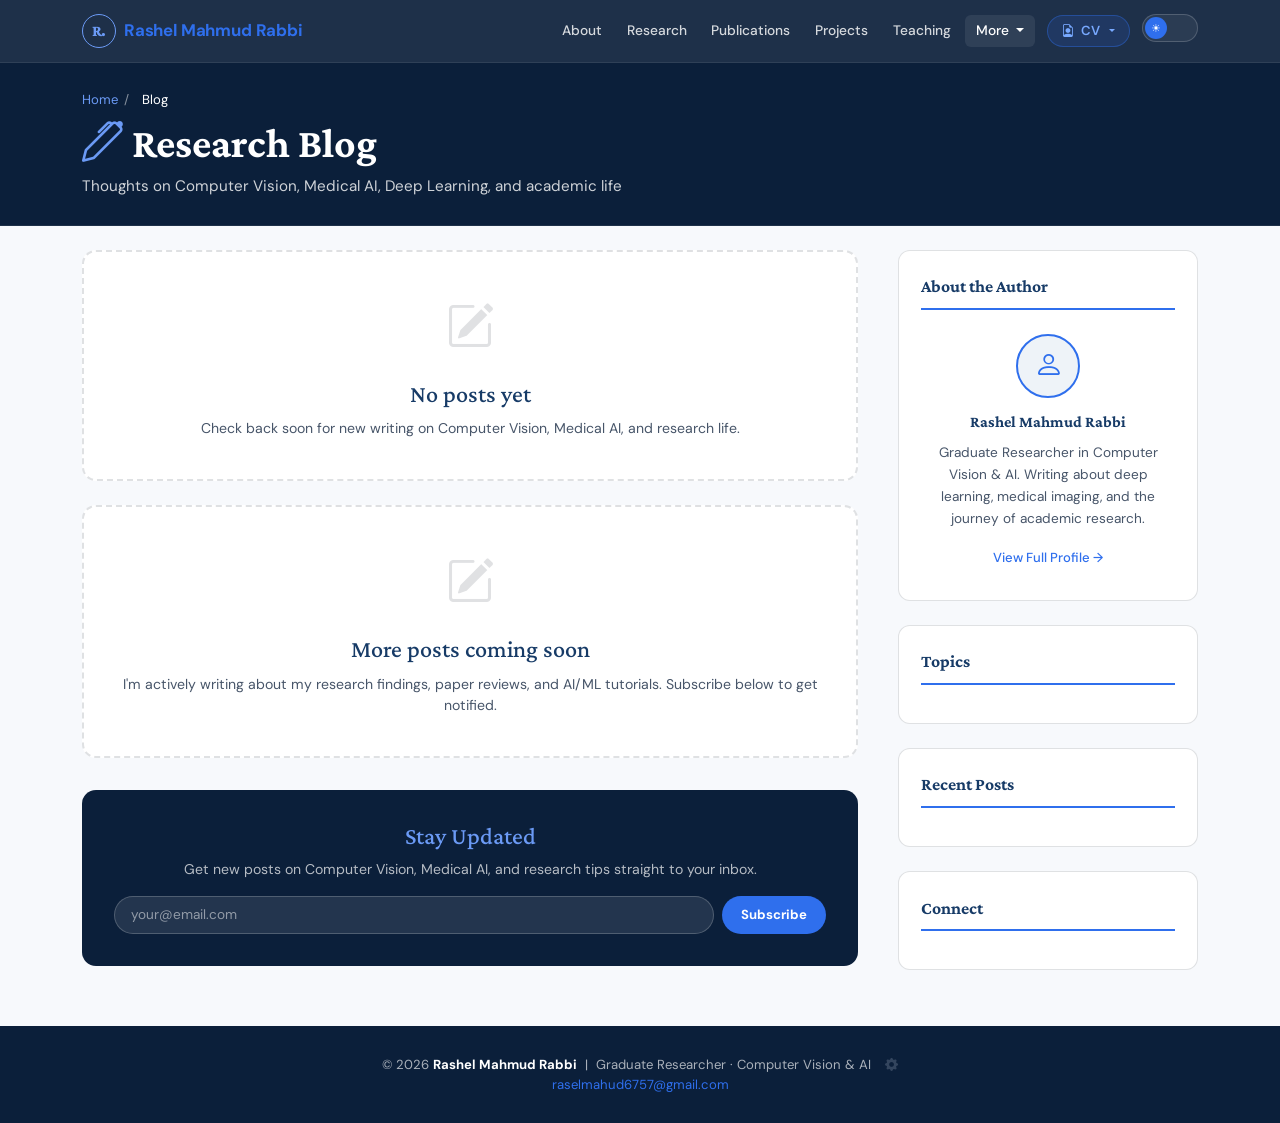
==== blog/index.html @ 5d814181 "Replace CV single link with dropdown offering Show CV and Download CV options, plus modal preview" ====
<!DOCTYPE html>
<html lang="en">
<head>
  <meta charset="UTF-8"/>
  <meta name="viewport" content="width=device-width, initial-scale=1.0"/>
  <title>Blog – Rashel Mahmud Rabbi</title>
  <link rel="icon" type="image/svg+xml" href="data:image/svg+xml,%3Csvg xmlns='http://www.w3.org/2000/svg' width='32' height='32' viewBox='0 0 32 32'%3E%3Crect width='32' height='32' rx='6' fill='%230b1e3d'/%3E%3Ctext x='16' y='21' text-anchor='middle' font-family='Georgia,serif' font-size='13' font-weight='700' fill='%23b8862a'%3ERMR%3C/text%3E%3C/svg%3E"/>
  <link href="https://cdn.jsdelivr.net/npm/bootstrap@5.3.3/dist/css/bootstrap.min.css" rel="stylesheet"/>
  <link href="https://cdn.jsdelivr.net/npm/bootstrap-icons@1.11.3/font/bootstrap-icons.min.css" rel="stylesheet"/>
  <link href="https://fonts.googleapis.com/css2?family=Crimson+Pro:ital,wght@0,300;0,400;0,600;0,700;1,400&family=DM+Sans:wght@300;400;500;600&display=swap" rel="stylesheet"/>
  <link rel="stylesheet" href="../assets/css/styles.css"/>
  <style>
    /* BLOG LAYOUT */
    .blog-section{padding:1.5rem 0 2rem;}
    .blog-grid{display:grid;grid-template-columns:1fr 300px;gap:2.5rem;align-items:start;}

    /* POST CARDS */
    .post-card{background:var(--section-bg);border:1px solid var(--border);border-radius:14px;overflow:hidden;margin-bottom:1.5rem;transition:all .25s;}
    .post-card:hover{box-shadow:0 10px 35px rgba(11,30,61,.1);transform:translateY(-2px);}
    .post-img{height:200px;background:var(--navy-deep);display:flex;align-items:center;justify-content:center;font-size:3.5rem;color:var(--gold-soft);position:relative;}
    .post-tag{position:absolute;top:.8rem;left:.8rem;background:var(--gold);color:var(--navy);font-size:.7rem;font-weight:700;padding:.2rem .65rem;border-radius:20px;text-transform:uppercase;letter-spacing:.3px;}
    .post-body{padding:1.5rem 1.6rem;}
    .post-meta{display:flex;gap:1rem;font-size:.78rem;color:var(--text-mid);margin-bottom:.7rem;flex-wrap:wrap;}
    .post-meta span{display:flex;align-items:center;gap:.3rem;}
    .post-meta i{color:var(--gold);}
    .post-title{font-family:'Crimson Pro',serif;font-size:1.3rem;font-weight:700;color:var(--navy);margin-bottom:.6rem;line-height:1.35;}
    .post-title a{color:inherit;text-decoration:none;transition:color .2s;}
    .post-title a:hover{color:var(--gold);}
    .post-excerpt{font-size:.88rem;color:var(--text-mid);line-height:1.7;margin-bottom:1rem;text-align:justify;text-justify:inter-word;}
    .post-read-more{color:var(--gold);font-size:.85rem;font-weight:600;text-decoration:none;display:inline-flex;align-items:center;gap:.4rem;transition:gap .2s;}
    .post-read-more:hover{color:var(--navy);gap:.7rem;}

    /* FEATURED POST */
    .featured-post{background:var(--section-bg);border:1px solid var(--border);border-radius:14px;overflow:hidden;margin-bottom:2rem;display:grid;grid-template-columns:1fr 1fr;}
    .featured-post .post-img{height:100%;min-height:240px;}
    .featured-post .post-body{padding:2rem;}
    .featured-post .post-title{font-size:1.5rem;}
    .featured-badge{display:inline-block;background:var(--gold);color:var(--navy);font-size:.7rem;font-weight:700;padding:.2rem .7rem;border-radius:20px;margin-bottom:.8rem;text-transform:uppercase;letter-spacing:.3px;}

    /* SIDEBAR */
    .sidebar-card{background:var(--section-bg);border:1px solid var(--border);border-radius:12px;padding:1.4rem;margin-bottom:1.5rem;}
    .sidebar-title{font-family:'Crimson Pro',serif;font-size:1.1rem;font-weight:700;color:var(--navy);margin-bottom:1rem;padding-bottom:.5rem;border-bottom:2px solid var(--gold);}
    .tag-cloud{display:flex;flex-wrap:wrap;gap:.4rem;}
    .tag{font-size:.78rem;background:rgba(11,30,61,.07);color:var(--navy);padding:.25rem .65rem;border-radius:20px;cursor:pointer;transition:all .2s;text-decoration:none;}
    .tag:hover{background:var(--navy);color:var(--gold-lt);}
    .recent-post{display:flex;gap:.8rem;align-items:flex-start;padding:.7rem 0;border-bottom:1px dashed var(--border);}
    .recent-post:last-child{border-bottom:none;}
    .recent-icon{width:40px;height:40px;border-radius:8px;background:var(--surface-2);display:flex;align-items:center;justify-content:center;color:var(--gold);font-size:1.1rem;flex-shrink:0;}
    .recent-title{font-size:.85rem;font-weight:600;color:var(--navy);line-height:1.35;margin-bottom:.2rem;}
    .recent-title a{color:inherit;text-decoration:none;}
    .recent-title a:hover{color:var(--gold);}
    .recent-date{font-size:.75rem;color:var(--text-mid);}
    .about-widget{text-align:center;padding:.5rem 0;}
    .about-avatar{width:64px;height:64px;border-radius:50%;border:2px solid var(--gold);background:var(--cream);display:flex;align-items:center;justify-content:center;font-size:1.8rem;color:var(--gold);margin:0 auto .8rem;}
    .about-widget p{font-size:.85rem;color:var(--text-mid);line-height:1.6;}
    .about-widget a{color:var(--gold);font-size:.82rem;font-weight:500;text-decoration:none;}

    /* COMING SOON STATE */
    .coming-soon{text-align:center;padding:2.5rem 2rem;background:var(--section-bg);border:2px dashed var(--border);border-radius:14px;}
    .coming-soon i{font-size:3rem;color:var(--border);display:block;margin-bottom:1rem;}
    .coming-soon h4{font-family:'Crimson Pro',serif;color:var(--navy);margin-bottom:.6rem;}
    .coming-soon p{font-size:.88rem;color:var(--text-mid);margin:0;}

    /* NEWSLETTER */
    .newsletter-card{background:var(--navy-deep);border-radius:14px;padding:2rem;text-align:center;margin-top:2rem;}
    [data-theme="dark"] .newsletter-card{background:var(--surface);border:1px solid var(--line);}
    .newsletter-card h4{font-family:'Crimson Pro',serif;color:var(--gold-lt);margin-bottom:.5rem;}
    .newsletter-card p{color:rgba(255,255,255,.7);font-size:.88rem;margin-bottom:1rem;}
    [data-theme="dark"] .newsletter-card p{color:var(--ink-soft);}
    .newsletter-input{display:flex;gap:.5rem;}
    .newsletter-input input{flex:1;border:none;border-radius:25px;padding:.5rem 1rem;font-size:.85rem;background:rgba(255,255,255,.1);color:#fff;border:1px solid rgba(255,255,255,.2);}
    [data-theme="dark"] .newsletter-input input{background:var(--surface-2);color:var(--ink);border-color:var(--line);}
    .newsletter-input input::placeholder{color:rgba(255,255,255,.5);}
    .newsletter-input button{background:var(--gold);border:none;color:#ffffff;font-weight:700;font-size:.82rem;padding:.5rem 1.2rem;border-radius:25px;transition:background .2s;white-space:nowrap;}
    .newsletter-input button:hover{background:var(--gold-soft);}
    [data-theme="dark"] .newsletter-input button{color:#0B1F3A;}

    @media(max-width:900px){
      .blog-grid{grid-template-columns:1fr;}
      .featured-post{grid-template-columns:1fr;}
      .featured-post .post-img{height:200px;}
    }
  </style>
</head>
<body>

<!-- NAVBAR -->
<nav class="navbar navbar-expand-lg">
  <div class="container">
    <a class="navbar-brand d-flex align-items-center" href="../index.html" id="navBrand">
      <span class="brand-mark">R.</span> Rashel Mahmud Rabbi
    </a>
    <button class="navbar-toggler" type="button" data-bs-toggle="collapse" data-bs-target="#navMenu" aria-label="Toggle navigation">
      <span class="navbar-toggler-icon"></span>
    </button>
    <div class="collapse navbar-collapse" id="navMenu">
      <ul class="navbar-nav ms-auto align-items-center gap-1">
        <li class="nav-item"><a class="nav-link" href="../index.html#objective">About</a></li>
        <li class="nav-item"><a class="nav-link" href="../index.html#research">Research</a></li>
        <li class="nav-item"><a class="nav-link" href="../publications/index.html">Publications</a></li>
        <li class="nav-item"><a class="nav-link" href="../projects/index.html">Projects</a></li>
        <li class="nav-item"><a class="nav-link" href="../teaching/index.html">Teaching</a></li>
        
        <!-- MORE DROPDOWN -->
        <li class="nav-item dropdown">
          <a class="nav-link dropdown-toggle active" href="#" id="moreDropdown" role="button" data-bs-toggle="dropdown" aria-expanded="false">
            More
          </a>
          <ul class="dropdown-menu dropdown-menu-end" aria-labelledby="moreDropdown">
            <li><a class="dropdown-item" href="../index.html#education"><i class="bi bi-mortarboard"></i> Education</a></li>
            <li><a class="dropdown-item" href="../index.html#skills"><i class="bi bi-code-slash"></i> Skills</a></li>
            <li><a class="dropdown-item" href="../index.html#awards"><i class="bi bi-trophy"></i> Awards &amp; Honors</a></li>
            <li><a class="dropdown-item" href="../index.html#gallery"><i class="bi bi-images"></i> Gallery</a></li>
            <li><hr class="dropdown-divider" style="opacity:0.1;"></li>
            <li><a class="dropdown-item active" href="../blog/index.html"><i class="bi bi-newspaper"></i> Blog</a></li>
          </ul>
        </li>

        <!-- CV ACTION BUTTON WITH OPTIONS -->
        <li class="nav-item dropdown ms-lg-2 my-2 my-lg-0">
          <button class="nav-cv-btn dropdown-toggle" type="button" id="cvMenuBtn" data-bs-toggle="dropdown" aria-expanded="false">
            <i class="bi bi-file-earmark-person"></i> CV
          </button>
          <ul class="dropdown-menu dropdown-menu-end cv-dropdown-menu" aria-labelledby="cvMenuBtn">
            <li>
              <a class="cv-dropdown-item" href="../cv/index.html">
                <i class="bi bi-eye"></i>
                <div>
                  <div>Show CV</div>
                  <small class="text-muted d-block" style="font-size:0.72rem;font-weight:400;">View online CV</small>
                </div>
              </a>
            </li>
            <li><hr class="dropdown-divider" style="opacity:0.1;margin:.3rem 0;"></li>
            <li>
              <a class="cv-dropdown-item" href="../assets/data/Rashel_Mahmud_Rabbi_CV.pdf" download="Rashel_Mahmud_Rabbi_CV.pdf" target="_blank">
                <i class="bi bi-download"></i>
                <div>
                  <div>Download CV</div>
                  <small class="text-muted d-block" style="font-size:0.72rem;font-weight:400;">PDF document</small>
                </div>
              </a>
            </li>
          </ul>
        </li>
        
        <!-- THEME TOGGLE -->
        <li class="nav-item ms-lg-2">
          <button id="themeToggle" aria-label="Toggle dark mode" onclick="toggleTheme()"><span class="knob">☀</span></button>
        </li>
      </ul>
    </div>
  </div>
</nav>

<section class="page-hero">
  <div class="container">
    <div class="breadcrumb-nav mb-2">
      <a href="../index.html">Home</a><span>/</span><span style="color:#fff">Blog</span>
    </div>
    <h1><i class="bi bi-pen me-2" style="color:var(--gold-lt)"></i>Research Blog</h1>
    <p>Thoughts on Computer Vision, Medical AI, Deep Learning, and academic life</p>
  </div>
</section>

<div class="blog-section">
  <div class="container">
    <div class="blog-grid">

      <!-- MAIN CONTENT -->
      <div>

        <!-- FEATURED POST -->
<div id="blogPostsContainer">
  <div class="blog-card featured"><div class="blog-card-img skeleton" style="height:220px;"></div><div class="blog-card-body"><div class="skeleton skeleton-line-sm" style="width:120px;"></div><div class="skeleton skeleton-line-lg" style="width:70%;margin-top:.5rem;"></div><div class="skeleton skeleton-line mt-3" style="width:95%;"></div><div class="skeleton skeleton-line" style="width:85%;"></div></div></div>
  <div class="blog-card"><div class="blog-card-body"><div class="skeleton skeleton-line-sm" style="width:100px;"></div><div class="skeleton skeleton-line-lg" style="width:80%;margin-top:.5rem;"></div><div class="skeleton skeleton-line mt-3" style="width:100%;"></div><div class="skeleton skeleton-line" style="width:75%;"></div></div></div>
  <div class="blog-card"><div class="blog-card-body"><div class="skeleton skeleton-line-sm" style="width:110px;"></div><div class="skeleton skeleton-line-lg" style="width:75%;margin-top:.5rem;"></div><div class="skeleton skeleton-line mt-3" style="width:90%;"></div><div class="skeleton skeleton-line" style="width:65%;"></div></div></div>
</div>


        <!-- COMING SOON note -->
        <div class="coming-soon mt-4">
          <i class="bi bi-pencil-square"></i>
          <h4>More posts coming soon</h4>
          <p>I'm actively writing about my research findings, paper reviews, and AI/ML tutorials. Subscribe below to get notified.</p>
        </div>

        <!-- NEWSLETTER -->
        <div class="newsletter-card">
          <h4>Stay Updated</h4>
          <p>Get new posts on Computer Vision, Medical AI, and research tips straight to your inbox.</p>
          <div id="newsletter-form-wrap">
            <form id="newsletter-form"
                  action="https://formspree.io/f/xdabpnne"
                  method="POST"
                  onsubmit="handleSubscribe(event)">
              <input type="hidden" name="_subject" value="New subscriber – Rashel's Blog"/>
              <div class="newsletter-input">
                <input type="email" name="email" placeholder="your@email.com" required/>
                <button type="submit" id="sub-btn">Subscribe</button>
              </div>
            </form>
            <div id="newsletter-success" style="display:none;color:var(--gold-lt);font-size:.9rem;margin-top:.8rem;font-weight:500;">
              ✓ Thank you! You'll hear from me when I publish new posts.
            </div>
            <div id="newsletter-error" style="display:none;color:#f88;font-size:.85rem;margin-top:.8rem;">
              Something went wrong. Please try again or email me directly.
            </div>
          </div>
        </div>

      </div><!-- end main -->

      <!-- SIDEBAR -->
      <div>

        <div class="sidebar-card">
          <div class="sidebar-title">About the Author</div>
          <div class="about-widget">
            <div class="about-avatar"><i class="bi bi-person"></i></div>
            <strong style="font-family:'Crimson Pro',serif;color:var(--navy);font-size:1rem;" id="authorName">Rashel Mahmud Rabbi</strong>
            <p class="mt-2" id="authorBio">Graduate Researcher in Computer Vision &amp; AI. Writing about deep learning, medical imaging, and the journey of academic research.</p>
            <a href="../index.html">View Full Profile →</a>
          </div>
        </div>

        <div class="sidebar-card">
          <div class="sidebar-title">Topics</div>
          <div class="tag-cloud" id="tagCloud"></div>
        </div>

        <div class="sidebar-card">
          <div class="sidebar-title">Recent Posts</div>
          <div id="recentPostsList"></div>
        </div>

        <div class="sidebar-card">
          <div class="sidebar-title">Connect</div>
          <div class="d-flex flex-column gap-2" id="connectLinks"></div>
        </div>

      </div><!-- end sidebar -->
    </div><!-- end blog-grid -->
  </div>
</div>

<footer>
  <div class="container">
    <p class="mb-0">
      © <span id="footerYear">2026</span> <strong style="color:#fff;" id="footerName">Rashel Mahmud Rabbi</strong> &nbsp;|&nbsp; <span id="footerTitle">Graduate Researcher · Computer Vision &amp; AI</span>
      <a href="https://portfolio-backend-u.vercel.app/admin" target="_blank" title="Admin Dashboard" style="color: #5c6b82; opacity: 0.5; transition: all 0.2s; margin-left: 10px; text-decoration: none;" onmouseover="this.style.opacity='1'; this.style.color='#b8862a';" onmouseout="this.style.opacity='0.5'; this.style.color='#5c6b82';"><i class="bi bi-gear-fill"></i></a>
    </p>
    <p class="mb-0"><a href="mailto:raselmahud6757@gmail.com" id="footerEmail">raselmahud6757@gmail.com</a></p>
  </div>
</footer>


<button id="scrollTop" aria-label="Scroll to top"><i class="bi bi-arrow-up"></i></button>
<script src="https://cdn.jsdelivr.net/npm/bootstrap@5.3.3/dist/js/bootstrap.bundle.min.js"></script>
<script src="../assets/js/theme.js"></script>
<script>
  async function handleSubscribe(e) {
    e.preventDefault();
    const btn = document.getElementById('sub-btn');
    const form = document.getElementById('newsletter-form');
    const successMsg = document.getElementById('newsletter-success');
    const errorMsg = document.getElementById('newsletter-error');
    btn.textContent = 'Sending…';
    btn.disabled = true;
    errorMsg.style.display = 'none';
    try {
      const res = await fetch(form.action, {
        method: 'POST',
        body: new FormData(form),
        headers: { 'Accept': 'application/json' }
      });
      if (res.ok) {
        form.style.display = 'none';
        successMsg.style.display = 'block';
      } else {
        throw new Error('Server error');
      }
    } catch {
      errorMsg.style.display = 'block';
      btn.textContent = 'Subscribe';
      btn.disabled = false;
    }
  }
</script>
<script src="../assets/js/config.js"></script>
<script src="../assets/js/api.js"></script>
<script src="../assets/js/site-blog.js"></script>
</body>
</html>
---- assets/css/styles.css ----
/* ============ DESIGN TOKENS ============ */
:root {
  --bg: #F7F9FC;
  --bg-alt: #EEF3F8;
  --surface: #FFFFFF;
  --surface-2: #F3F6FA;
  --ink: #0F172A;
  --ink-soft: #475569;
  --ink-faint: #7C8A9A;
  --navy: #173B67;
  --navy-deep: #0B1F3A;
  --gold: #2F6FED;
  --gold-soft: #6B9AF5;
  --gold-tint: #E7F0FF;
  --sage: #168B8B;
  --line: rgba(15, 23, 42, 0.13);
  --line-soft: rgba(15, 23, 42, 0.08);
  --shadow: 0 24px 60px -30px rgba(11, 31, 58, 0.28);
  --radius-s: 6px;
  --radius-m: 12px;
  --radius-l: 18px;
  --ease: cubic-bezier(.22, 1, .36, 1);
  
  /* Legacy variables for backwards compatibility */
  --navy-mid: var(--navy);
  --navy-lt:  var(--gold-soft);
  --gold-lt:  var(--gold-soft);
  --cream:    var(--bg-alt);
  --off-white:var(--bg);
  --text-dark:var(--ink);
  --text-mid: var(--ink-soft);
  --border:   var(--line);
  --section-bg:var(--surface);
  --slate:    var(--ink-faint);
  --slate-lt: var(--surface-2);
}

[data-theme="dark"] {
  --bg: #151C28;
  --bg-alt: #1B2534;
  --surface: #202C3D;
  --surface-2: #263449;
  --ink: #F1F5F9;
  --ink-soft: #C0CBD8;
  --ink-faint: #91A0B3;
  --navy: #9FC5FF;
  --navy-deep: #10243D;
  --gold: #78A9FF;
  --gold-soft: #A9C8FF;
  --gold-tint: #223754;
  --sage: #63C7C4;
  --line: rgba(241, 245, 249, 0.17);
  --line-soft: rgba(241, 245, 249, 0.10);
  --shadow: 0 24px 70px -30px rgba(0, 0, 0, 0.48);
}

html {
  scroll-behavior: smooth;
}

body {
  font-family: 'DM Sans', sans-serif;
  background: var(--off-white);
  color: var(--text-dark);
  font-size: 16px;
}

h1, h2, h3, h4, h5 {
  font-family: 'Crimson Pro', serif;
}

/* NAVBAR */
.navbar { 
  background: color-mix(in srgb, var(--navy-deep) 92%, transparent);
  padding: .55rem 0;
  position: sticky;
  top: 0;
  z-index: 1000; 
  backdrop-filter: blur(12px);
  -webkit-backdrop-filter: blur(12px);
  border-bottom: 1px solid rgba(255, 255, 255, 0.08);
  transition: background .4s var(--ease), border-color .4s var(--ease);
}

[data-theme="dark"] .navbar {
  background: color-mix(in srgb, var(--bg) 90%, transparent);
  border-bottom: 1px solid var(--line-soft);
}

.navbar-brand {
  color: var(--gold) !important;
  font-family: 'DM Sans', sans-serif;
  font-size: 1.05rem;
  font-weight: 700;
  letter-spacing: -.01em;
}

.brand-mark {
  color: var(--gold);
  font-weight: 800;
  margin-right: 4px;
}

.navbar .nav-link {
  color: rgba(255, 255, 255, 0.82) !important;
  font-family: 'DM Sans', sans-serif;
  font-size: .86rem;
  font-weight: 500;
  letter-spacing: 0;
  text-transform: none;
  padding: .35rem .65rem !important;
  border-radius: 6px;
  transition: all .2s ease;
}

[data-theme="dark"] .navbar .nav-link {
  color: var(--ink-soft) !important;
}

.navbar .nav-link:hover,
.navbar .nav-link.active {
  color: #ffffff !important;
  background: rgba(255, 255, 255, 0.08);
}

[data-theme="dark"] .navbar .nav-link:hover,
[data-theme="dark"] .navbar .nav-link.active {
  color: var(--ink) !important;
  background: var(--surface-2);
}

/* NAVBAR DROPDOWN */
.navbar .dropdown-menu {
  background: var(--surface);
  border: 1px solid var(--line);
  border-radius: 12px;
  box-shadow: 0 12px 36px rgba(0, 0, 0, 0.2);
  padding: .5rem;
  min-width: 175px;
  margin-top: .5rem;
}

[data-theme="dark"] .navbar .dropdown-menu {
  background: var(--surface);
  border-color: var(--line);
  box-shadow: 0 16px 40px rgba(0, 0, 0, 0.45);
}

.navbar .dropdown-item {
  font-family: 'DM Sans', sans-serif;
  font-size: .84rem;
  font-weight: 500;
  color: var(--ink) !important;
  padding: .5rem .8rem;
  border-radius: 6px;
  transition: all .15s ease;
  display: flex;
  align-items: center;
  gap: .5rem;
}

.navbar .dropdown-item:hover {
  background: var(--gold-tint);
  color: var(--gold) !important;
}

[data-theme="dark"] .navbar .dropdown-item:hover {
  background: var(--surface-2);
  color: var(--gold) !important;
}

/* NAVBAR CV CTA BUTTON WITH DROPDOWN */
.nav-cv-btn {
  display: inline-flex;
  align-items: center;
  gap: .4rem;
  background: rgba(47, 111, 237, 0.15);
  color: #78A9FF !important;
  border: 1px solid rgba(47, 111, 237, 0.4);
  padding: .32rem .85rem !important;
  border-radius: 20px;
  font-family: 'DM Sans', sans-serif;
  font-size: .82rem;
  font-weight: 600;
  text-decoration: none;
  cursor: pointer;
  transition: all .2s ease;
}

.nav-cv-btn:hover,
.nav-cv-btn:focus,
.nav-cv-btn[aria-expanded="true"] {
  background: var(--gold);
  border-color: var(--gold);
  color: #ffffff !important;
  transform: translateY(-1px);
}

[data-theme="dark"] .nav-cv-btn {
  background: rgba(120, 169, 255, 0.12);
  color: #78A9FF !important;
  border-color: rgba(120, 169, 255, 0.3);
}

[data-theme="dark"] .nav-cv-btn:hover,
[data-theme="dark"] .nav-cv-btn:focus,
[data-theme="dark"] .nav-cv-btn[aria-expanded="true"] {
  background: var(--gold);
  color: #0B1F3A !important;
}

.cv-dropdown-menu {
  min-width: 200px;
  padding: .6rem;
}

.cv-dropdown-item {
  display: flex;
  align-items: center;
  gap: .6rem;
  padding: .55rem .85rem;
  font-size: .85rem;
  font-weight: 600;
  border-radius: 8px;
  color: var(--ink) !important;
  text-decoration: none;
  transition: all .15s ease;
  cursor: pointer;
}

.cv-dropdown-item i {
  font-size: 1rem;
  color: var(--gold);
}

.cv-dropdown-item:hover {
  background: var(--gold-tint);
  color: var(--gold) !important;
}

[data-theme="dark"] .cv-dropdown-item:hover {
  background: var(--surface-2);
  color: var(--gold) !important;
}

/* CV VIEWER MODAL */
.cv-modal .modal-content {
  background: var(--surface);
  border: 1px solid var(--line);
  border-radius: 16px;
  box-shadow: 0 24px 70px rgba(0, 0, 0, 0.4);
  overflow: hidden;
}

.cv-modal-header {
  padding: 1rem 1.4rem;
  background: var(--surface-2);
  border-bottom: 1px solid var(--line);
  display: flex;
  align-items: center;
  justify-content: space-between;
}

.cv-modal-header h5 {
  font-family: 'DM Sans', sans-serif;
  font-size: 1.1rem;
  font-weight: 700;
  color: var(--ink);
  margin: 0;
  display: flex;
  align-items: center;
  gap: .5rem;
}

.cv-modal-body {
  padding: 0;
  height: 80vh;
  min-height: 500px;
  position: relative;
  background: #525659;
}

.cv-iframe {
  width: 100%;
  height: 100%;
  border: none;
}

.navbar-toggler {
  border-color: rgba(255, 255, 255, .3);
  padding: .3rem .6rem;
}

/* HERO (HOME PAGE) */
#hero { 
  background: var(--navy-deep);
  color: #ffffff;
  padding: 2rem 0 2.2rem;
  position: relative;
  overflow: hidden; 
  border-bottom: 1px solid rgba(255, 255, 255, 0.08);
  transition: background .5s var(--ease), color .5s var(--ease);
}

[data-theme="dark"] #hero {
  background: var(--surface);
  color: var(--ink);
  border-bottom: 1px solid var(--line-soft);
}

.hero-avatar {
  width: 150px;
  height: 150px;
  border-radius: 50%;
  border: 4px solid var(--gold);
  object-fit: cover;
  box-shadow: 0 8px 32px rgba(0, 0, 0, .25);
}

.hero-name {
  font-size: clamp(2rem, 5vw, 3rem);
  font-weight: 700;
  letter-spacing: -.5px;
  line-height: 1.1;
  color: #ffffff;
  transition: color .5s var(--ease);
}

[data-theme="dark"] .hero-name {
  color: var(--ink);
}

.hero-title {
  color: var(--gold-soft);
  font-family: 'DM Sans', sans-serif;
  font-size: .95rem;
  font-weight: 600;
  letter-spacing: 1.5px;
  text-transform: uppercase;
  margin: 0 0 .8rem;
}

[data-theme="dark"] .hero-title {
  color: var(--gold);
}

.hero-contact a {
  color: rgba(255, 255, 255, 0.85);
  text-decoration: none;
  font-size: .88rem;
  margin-right: 1.2rem;
  transition: color .2s;
}

[data-theme="dark"] .hero-contact a {
  color: var(--ink-soft);
}

.hero-contact a:hover {
  color: #ffffff;
}

[data-theme="dark"] .hero-contact a:hover {
  color: var(--gold);
}

.hero-contact i {
  margin-right: .35rem;
  color: var(--gold-soft);
}

[data-theme="dark"] .hero-contact i {
  color: var(--gold);
}

.hero-socials .btn {
  border: 1px solid rgba(255, 255, 255, 0.2);
  background: rgba(255, 255, 255, 0.06);
  color: #ffffff;
  font-size: .8rem;
  padding: .32rem .85rem;
  border-radius: 25px;
  transition: all .25s;
}

[data-theme="dark"] .hero-socials .btn {
  border-color: var(--line);
  background: var(--surface-2);
  color: var(--ink);
}

.hero-socials .btn:hover {
  background: var(--gold);
  border-color: var(--gold);
  color: #ffffff;
}

.hero-stats {
  display: flex;
  gap: 2.2rem;
  margin-top: 1.5rem;
  flex-wrap: wrap;
  padding-top: 1.2rem;
  border-top: 1px solid rgba(255, 255, 255, 0.12);
}

[data-theme="dark"] .hero-stats {
  border-top-color: var(--line-soft);
}

.hero-stat {
  text-align: center;
}

.hero-stat-num {
  font-family: 'Crimson Pro', serif;
  font-size: 2.4rem;
  font-weight: 700;
  color: var(--gold-soft);
  line-height: 1;
}

[data-theme="dark"] .hero-stat-num {
  color: var(--gold);
}

.hero-stat-label {
  font-size: .72rem;
  color: rgba(255, 255, 255, 0.7);
  text-transform: uppercase;
  letter-spacing: .8px;
  margin-top: 4px;
}

[data-theme="dark"] .hero-stat-label {
  color: var(--ink-soft);
}

.hero-cta {
  display: inline-flex;
  align-items: center;
  gap: .4rem;
  background: var(--gold);
  color: #ffffff;
  font-size: .85rem;
  font-weight: 600;
  padding: .55rem 1.4rem;
  border-radius: 25px;
  text-decoration: none;
  transition: all .25s;
  border: 2px solid var(--gold);
  letter-spacing: .3px;
}

.hero-cta:hover {
  background: transparent;
  color: var(--gold);
  border-color: var(--gold);
}

.hero-cta-secondary {
  display: inline-flex;
  align-items: center;
  gap: .4rem;
  background: transparent;
  color: #ffffff;
  font-size: .85rem;
  font-weight: 500;
  padding: .55rem 1.4rem;
  border-radius: 25px;
  text-decoration: none;
  transition: all .25s;
  border: 1.5px solid rgba(255, 255, 255, 0.3);
}

[data-theme="dark"] .hero-cta-secondary {
  color: var(--ink);
  border-color: var(--line);
}

.hero-cta-secondary:hover {
  border-color: var(--gold);
  color: var(--gold);
}

/* ============ PAGE HERO (SOLID COLOR BANNER) ============ */
.page-hero {
  background: var(--navy-deep);
  color: #ffffff;
  padding: 1.5rem 0 1.7rem;
  position: relative;
  border-bottom: 1px solid rgba(255, 255, 255, 0.08);
  transition: background .5s var(--ease), color .5s var(--ease);
}

[data-theme="dark"] .page-hero {
  background: var(--surface);
  color: var(--ink);
  border-bottom: 1px solid var(--line-soft);
}

.page-hero h1 {
  font-size: clamp(1.8rem, 4vw, 2.6rem);
  font-weight: 700;
  color: #ffffff;
  margin-bottom: .4rem;
}

[data-theme="dark"] .page-hero h1 {
  color: var(--ink);
}

.page-hero p {
  color: rgba(255, 255, 255, 0.8);
  font-size: .95rem;
  margin: 0;
}

[data-theme="dark"] .page-hero p {
  color: var(--ink-soft);
}

.breadcrumb-nav {
  margin-bottom: .5rem;
}

.breadcrumb-nav a {
  color: var(--gold-soft);
  text-decoration: none;
  font-size: .82rem;
  transition: color .2s;
}

.breadcrumb-nav a:hover {
  color: #ffffff;
}

[data-theme="dark"] .breadcrumb-nav a:hover {
  color: var(--ink);
}

.breadcrumb-nav span {
  color: rgba(255, 255, 255, 0.5);
  font-size: .82rem;
  margin: 0 .4rem;
}

[data-theme="dark"] .breadcrumb-nav span {
  color: var(--ink-faint);
}

/* SECTION SHELL */
.section-wrapper {
  padding: 2.5rem 0;
}

.section-wrapper.alt-bg {
  background: var(--cream);
}

.section-title {
  font-size: 1.65rem;
  font-weight: 700;
  color: var(--navy);
  position: relative;
  padding-bottom: .7rem;
  margin-bottom: 1.5rem;
}

.section-title::after {
  content: '';
  position: absolute;
  bottom: 0;
  left: 0;
  width: 50px;
  height: 3px;
  background: var(--gold);
  border-radius: 2px;
}

/* ============ ABOUT / RESEARCH SNAPSHOT SECTION ============ */
.about-grid {
  display: grid;
  grid-template-columns: 290px 1fr;
  gap: 3.5rem;
  align-items: center;
  background: var(--surface);
  border: 1px solid var(--line);
  border-radius: 16px;
  padding: 3rem 3.5rem;
  box-shadow: 0 4px 24px rgba(11, 31, 58, 0.03);
  transition: all .3s var(--ease);
}

[data-theme="dark"] .about-grid {
  background: var(--surface);
  border-color: var(--line);
  box-shadow: var(--shadow);
}

.about-card-left {
  display: flex;
  flex-direction: column;
  align-items: center;
  border-right: 1px solid var(--line-soft);
  padding-right: 2.5rem;
}

.about-avatar-wrap {
  width: 140px;
  height: 140px;
  border-radius: 50%;
  padding: 8px;
  border: 1px dashed rgba(47, 111, 237, 0.35);
  background: var(--surface);
  display: flex;
  align-items: center;
  justify-content: center;
  margin-bottom: 1.8rem;
  box-shadow: 0 8px 24px rgba(47, 111, 237, 0.08);
  position: relative;
}

[data-theme="dark"] .about-avatar-wrap {
  border-color: rgba(120, 169, 255, 0.35);
  background: var(--surface-2);
  box-shadow: 0 8px 24px rgba(0, 0, 0, 0.2);
}

.about-monogram {
  width: 100%;
  height: 100%;
  border-radius: 50%;
  background: #EFF6FF;
  border: 1.5px solid rgba(47, 111, 237, 0.4);
  color: #2F6FED;
  display: flex;
  align-items: center;
  justify-content: center;
  font-family: 'DM Sans', sans-serif;
  font-size: 2.3rem;
  font-weight: 700;
  letter-spacing: 1px;
}

[data-theme="dark"] .about-monogram {
  background: rgba(120, 169, 255, 0.1);
  border-color: rgba(120, 169, 255, 0.3);
  color: #78A9FF;
}

.about-avatar-img {
  width: 100%;
  height: 100%;
  border-radius: 50%;
  object-fit: cover;
}

.about-facts-list {
  width: 100%;
  display: flex;
  flex-direction: column;
}

.about-fact-item {
  display: flex;
  flex-direction: column;
  padding: 0.65rem 0;
  border-bottom: 1px solid var(--line-soft);
}

.about-fact-item:last-child {
  border-bottom: none;
  padding-bottom: 0;
}

.fact-label {
  font-family: 'DM Sans', monospace;
  font-size: 0.72rem;
  font-weight: 700;
  color: var(--ink-faint);
  letter-spacing: 0.08em;
  text-transform: uppercase;
  margin-bottom: 3px;
}

.fact-val {
  font-size: 0.88rem;
  font-weight: 600;
  color: var(--ink);
  line-height: 1.35;
}

.status-badge-inline {
  color: #03543F;
  background: #DEF7EC;
  display: inline-flex;
  align-items: center;
  padding: 3px 10px;
  border-radius: 12px;
  font-size: 0.76rem;
  font-weight: 600;
  margin-top: 2px;
}

.status-pulse-dot {
  display: inline-block;
  width: 7px;
  height: 7px;
  border-radius: 50%;
  background: #10B981;
  margin-right: 6px;
  box-shadow: 0 0 0 2px rgba(16, 185, 129, 0.2);
  animation: statusPulse 2s infinite;
}

@keyframes statusPulse {
  0% { box-shadow: 0 0 0 0 rgba(16, 185, 129, 0.5); }
  70% { box-shadow: 0 0 0 6px rgba(16, 185, 129, 0); }
  100% { box-shadow: 0 0 0 0 rgba(16, 185, 129, 0); }
}

[data-theme="dark"] .status-badge-inline {
  color: #31C48D;
  background: rgba(3, 84, 63, 0.3);
}

.about-content-right {
  display: flex;
  flex-direction: column;
}

.about-kicker {
  font-family: 'DM Sans', monospace;
  font-size: 0.78rem;
  font-weight: 700;
  text-transform: uppercase;
  letter-spacing: 0.12em;
  color: var(--sage);
  margin-bottom: 0.6rem;
}

.about-headline {
  font-family: 'DM Sans', sans-serif;
  font-size: clamp(1.6rem, 3.5vw, 2.2rem);
  font-weight: 800;
  color: var(--navy-deep);
  line-height: 1.22;
  letter-spacing: -0.02em;
  margin-bottom: 1.2rem;
}

[data-theme="dark"] .about-headline {
  color: var(--ink);
}

.about-bio-text {
  font-size: 0.95rem;
  color: var(--ink-soft);
  line-height: 1.75;
  text-align: justify;
  text-justify: inter-word;
}

.about-bio-text p {
  margin-bottom: 1rem;
}

.about-bio-text p:last-child {
  margin-bottom: 0;
}

.about-bio-text strong {
  color: var(--ink);
  font-weight: 700;
}

@media (max-width: 992px) {
  .about-grid {
    grid-template-columns: 1fr;
    gap: 2.2rem;
    padding: 2.2rem 1.8rem;
  }
  .about-card-left {
    border-right: none;
    border-bottom: 1px solid var(--line-soft);
    padding-right: 0;
    padding-bottom: 1.8rem;
  }
}

/* RESEARCH INTERESTS */
.interest-card {
  background: var(--section-bg);
  border: 1px solid var(--border);
  border-radius: 10px;
  padding: 1.4rem 1.2rem;
  text-align: center;
  transition: all .25s;
  height: 100%;
}

.interest-card:hover {
  border-color: var(--gold);
  box-shadow: var(--shadow);
  transform: translateY(-6px);
}

.interest-icon {
  font-size: 2rem;
  color: var(--gold);
  margin-bottom: .7rem;
}

.interest-topic {
  font-family: 'Crimson Pro', serif;
  font-size: 1.1rem;
  font-weight: 700;
  color: var(--navy);
  margin-bottom: .4rem;
}

.interest-desc {
  font-size: .82rem;
  color: var(--text-mid);
}

/* TIMELINE */
.timeline {
  position: relative;
  padding-left: 2rem;
}

.timeline::before {
  content: '';
  position: absolute;
  left: .6rem;
  top: 0;
  bottom: 0;
  width: 2px;
  background: var(--border);
}

.timeline-item {
  position: relative;
  margin-bottom: 2rem;
}

.timeline-dot {
  position: absolute;
  left: -1.98rem;
  top: .35rem;
  width: 14px;
  height: 14px;
  border-radius: 50%;
  background: var(--gold);
  border: 3px solid var(--off-white);
  box-shadow: 0 0 0 2px var(--gold);
}

.timeline-card {
  background: var(--section-bg);
  border: 1px solid var(--border);
  border-radius: 8px;
  padding: 1.4rem 1.6rem;
  box-shadow: 0 2px 12px rgba(0, 0, 0, .05);
  transition: box-shadow .25s;
}

.timeline-card:hover {
  box-shadow: var(--shadow);
  transform: translateY(-6px);
  border-color: var(--gold-soft);
}

.timeline-card h5 {
  color: var(--navy);
  font-size: 1.05rem;
  margin-bottom: .3rem;
}

.timeline-card .org {
  color: var(--gold);
  font-size: .88rem;
  font-weight: 500;
}

.timeline-card .period {
  color: var(--text-mid);
  font-size: .82rem;
}

.timeline-card ul {
  margin: .8rem 0 0;
  padding-left: 1.2rem;
  color: var(--text-mid);
}

.timeline-card ul li {
  margin-bottom: .3rem;
  font-size: .9rem;
  text-align: justify;
  text-justify: inter-word;
}

/* ============ ACADEMIC RECORD TIMELINE ============ */
.academic-timeline {
  position: relative;
  padding-left: 36px;
  max-width: 880px;
}

.academic-timeline::before {
  content: '';
  position: absolute;
  left: 7px;
  top: 12px;
  bottom: 12px;
  width: 2px;
  background: var(--line);
}

.academic-timeline-item {
  position: relative;
  padding: 8px 12px 18px 10px;
  border-radius: 10px;
  transition: all .2s var(--ease);
}

.academic-timeline-item:hover {
  background: var(--surface-2);
  transform: translateX(4px);
}

.academic-timeline-item:last-child {
  padding-bottom: 6px;
}

.academic-timeline-item::before {
  content: '';
  position: absolute;
  left: -29px;
  top: 14px;
  width: 14px;
  height: 14px;
  border-radius: 50%;
  background: var(--surface);
  border: 2.5px solid var(--line-dark, #94A3B8);
  transition: all .3s var(--ease);
  z-index: 2;
}

/* Highlight the latest / highest completed degree */
.academic-timeline-item:first-child::before {
  border-color: #2F6FED;
  background: #2F6FED;
  box-shadow: 0 0 0 4px rgba(47, 111, 237, 0.2);
}

[data-theme="dark"] .academic-timeline-item:first-child::before {
  border-color: #78A9FF;
  background: #78A9FF;
  box-shadow: 0 0 0 4px rgba(120, 169, 255, 0.2);
}

.ti-degree {
  font-family: 'DM Sans', sans-serif;
  font-size: 1.15rem;
  font-weight: 700;
  color: var(--navy-deep);
  line-height: 1.35;
  letter-spacing: -0.01em;
}

[data-theme="dark"] .ti-degree {
  color: var(--ink);
}

.ti-meta {
  font-size: .88rem;
  color: var(--ink-soft);
  margin-top: 3px;
}

.ti-stage-badge {
  font-family: 'DM Sans', monospace;
  font-size: .72rem;
  font-weight: 700;
  text-transform: uppercase;
  letter-spacing: .05em;
  color: var(--navy);
  background: rgba(23, 59, 103, 0.07);
  padding: 2px 8px;
  border-radius: 6px;
}

.academic-timeline-item:first-child .ti-stage-badge {
  color: #2F6FED;
  background: rgba(47, 111, 237, 0.1);
}

[data-theme="dark"] .ti-stage-badge {
  color: var(--ink-soft);
  background: var(--surface);
}

[data-theme="dark"] .academic-timeline-item:first-child .ti-stage-badge {
  color: #78A9FF;
  background: rgba(120, 169, 255, 0.15);
}

.ti-institution {
  font-size: .88rem;
  color: var(--ink-soft);
  font-weight: 500;
}

[data-theme="dark"] .ti-institution {
  color: var(--ink-soft);
}

.ti-dot {
  color: var(--line);
  font-size: .85rem;
}

[data-theme="dark"] .ti-dot {
  color: var(--ink-faint);
}

.ti-year {
  font-size: .84rem;
  color: var(--ink-faint);
  font-weight: 500;
}

[data-theme="dark"] .ti-year {
  color: #94A3B8;
}

.ti-grade-chip {
  display: inline-flex;
  align-items: center;
  font-family: 'DM Sans', monospace;
  font-size: .78rem;
  font-weight: 600;
  color: #2F6FED;
  background: rgba(47, 111, 237, 0.08);
  border: 1px solid rgba(47, 111, 237, 0.25);
  padding: 3px 12px;
  border-radius: 20px;
  letter-spacing: .02em;
  white-space: nowrap;
}

/* Distinct chip colors for graduation standing vs standard GPA */
.academic-timeline-item:first-child .ti-grade-chip {
  color: #2F6FED;
  background: rgba(47, 111, 237, 0.1);
  border-color: rgba(47, 111, 237, 0.3);
  font-weight: 700;
}

.academic-timeline-item:nth-child(2) .ti-grade-chip,
.academic-timeline-item:nth-child(3) .ti-grade-chip {
  color: #03543F;
  background: #DEF7EC;
  border-color: rgba(3, 84, 63, 0.2);
}

[data-theme="dark"] .academic-timeline-item:nth-child(2) .ti-grade-chip,
[data-theme="dark"] .academic-timeline-item:nth-child(3) .ti-grade-chip {
  color: #31C48D;
  background: rgba(3, 84, 63, 0.25);
  border-color: rgba(49, 196, 141, 0.3);
}

.academic-timeline-item:nth-child(4) .ti-grade-chip,
.academic-timeline-item:nth-child(5) .ti-grade-chip {
  color: var(--ink-soft);
  background: var(--surface-2);
  border-color: var(--line);
}

/* EDUCATION TABLE */
.edu-table {
  background: var(--surface);
  border: 1px solid var(--line);
  border-radius: 14px;
  overflow: hidden;
  box-shadow: 0 10px 30px rgba(11, 31, 58, 0.04);
  transition: all .3s var(--ease);
}

[data-theme="dark"] .edu-table {
  background: var(--surface);
  border-color: var(--line);
  box-shadow: var(--shadow);
}

.edu-table table {
  margin-bottom: 0;
  width: 100%;
  border-collapse: separate;
  border-spacing: 0;
  border: none;
}

.edu-table thead {
  background: var(--surface);
  border-bottom: 1px solid var(--line);
}

[data-theme="dark"] .edu-table thead {
  background: var(--surface-2);
}

.edu-table thead th {
  font-family: 'DM Sans', sans-serif;
  font-size: 0.72rem;
  font-weight: 700;
  letter-spacing: 0.08em;
  text-transform: uppercase;
  color: var(--ink-soft);
  padding: 1.1rem 1.25rem;
  border-top: none;
  border-bottom: 1px solid var(--line);
  border-right: 1px solid var(--line-soft);
  border-left: none;
  background: transparent;
  vertical-align: middle;
}

.edu-table thead th:last-child {
  border-right: none;
}

.edu-table tbody td {
  padding: 1rem 1.25rem;
  vertical-align: middle;
  border-bottom: 1px solid var(--line-soft);
  border-right: 1px solid var(--line-soft);
  border-top: none;
  border-left: none;
  font-size: 0.92rem;
  color: var(--ink-soft);
  background: transparent;
  transition: background .2s;
}

.edu-table tbody td:last-child {
  border-right: none;
}

.edu-table tbody tr:last-child td {
  border-bottom: none;
}

.edu-table tbody tr {
  transition: background .2s;
}

.edu-table tbody tr:hover {
  background: rgba(47, 111, 237, 0.03);
}

[data-theme="dark"] .edu-table tbody tr:hover {
  background: rgba(255, 255, 255, 0.03);
}

.edu-table tbody td:first-child strong,
.edu-table tbody td strong {
  font-weight: 700;
  color: var(--ink);
}

.grade-badge {
  background: var(--gold);
  color: #ffffff;
  font-weight: 600;
  font-size: 0.78rem;
  letter-spacing: 0.3px;
  padding: 0.35rem 0.95rem;
  border-radius: 20px;
  display: inline-block;
  text-align: center;
  min-width: 80px;
  box-shadow: 0 2px 8px rgba(47, 111, 237, 0.25);
  transition: transform .2s, box-shadow .2s;
}

[data-theme="dark"] .grade-badge {
  background: var(--gold);
  color: #0B1F3A;
  font-weight: 700;
  box-shadow: 0 2px 8px rgba(120, 169, 255, 0.25);
}

/* PUBLICATIONS */
.pub-tabs .nav-link {
  color: var(--navy);
  border: 1.5px solid var(--navy);
  border-radius: 25px;
  font-size: .82rem;
  padding: .35rem .9rem;
  margin-right: .4rem;
  margin-bottom: .4rem;
  transition: all .2s;
  background: rgba(255, 255, 255, 0.9);
  font-weight: 500;
}

.pub-tabs .nav-link.active {
  background: var(--navy);
  color: var(--gold-lt) !important;
  border-color: var(--navy);
}

.pub-tabs .nav-link:hover {
  background: var(--navy-lt);
  color: #fff !important;
  border-color: var(--navy-lt);
}

.pub-card {
  background: var(--surface);
  border: 1px solid var(--line);
  border-radius: 14px;
  padding: 1.6rem 1.8rem;
  margin-bottom: 1.4rem;
  transition: all .25s var(--ease);
  box-shadow: 0 4px 20px rgba(11, 31, 58, 0.03);
  display: block;
}

.pub-card:hover {
  box-shadow: 0 10px 30px rgba(11, 31, 58, 0.08);
  border-color: var(--gold-soft);
  transform: translateY(-2px);
}

[data-theme="dark"] .pub-card {
  background: var(--surface);
  border-color: var(--line);
  box-shadow: var(--shadow);
}

.pub-top {
  display: flex;
  align-items: center;
  gap: .8rem;
  flex-wrap: wrap;
  margin-bottom: .6rem;
}

.pub-number {
  font-family: 'DM Sans', monospace;
  font-size: .95rem;
  color: var(--ink-soft);
  font-weight: 600;
  white-space: nowrap;
}

.pub-badges {
  display: flex;
  gap: .4rem;
  flex-wrap: wrap;
}

.badge-type {
  font-size: .72rem;
  font-weight: 700;
  text-transform: uppercase;
  letter-spacing: .5px;
  padding: .25rem .75rem;
  border-radius: 20px;
}

.badge-conference {
  background: #D8E7FF;
  color: #2F6FED;
}

.badge-journal {
  background: #D8E7FF;
  color: #2F6FED;
}

.badge-preprint {
  background: #FEF3C7;
  color: #D97706;
}

.badge-book_chapter {
  background: #FCE7F3;
  color: #BE185D;
}

.badge-thesis {
  background: #EDE9FE;
  color: #6D28D9;
}

.badge-status {
  font-size: .72rem;
  font-weight: 700;
  padding: .25rem .75rem;
  border-radius: 20px;
  text-transform: uppercase;
  letter-spacing: .3px;
}

.status-published {
  background: #DEF7EC;
  color: #03543F;
}

.status-under-review {
  background: #FEF08A;
  color: #854D0E;
}

.status-accepted {
  background: #E1EFFE;
  color: #1E429F;
}

.status-preprint {
  background: #EDEBFE;
  color: #5521B5;
}

.status-completed {
  background: #DEF7EC;
  color: #03543F;
}

[data-theme="dark"] .status-published {
  background: rgba(3, 84, 63, .3);
  color: #31C48D;
}

[data-theme="dark"] .status-under-review {
  background: rgba(133, 77, 14, .3);
  color: #FACC15;
}

.pub-title {
  font-family: 'Crimson Pro', serif;
  font-size: 1.3rem;
  font-weight: 700;
  color: var(--navy-deep);
  margin-bottom: .45rem;
  line-height: 1.35;
}

[data-theme="dark"] .pub-title {
  color: var(--ink);
}

.pub-authors {
  font-size: .92rem;
  color: var(--ink-soft);
  margin-bottom: .35rem;
  line-height: 1.5;
}

.pub-authors strong {
  color: var(--ink);
  font-weight: 700;
}

.pub-venue-row {
  font-size: .92rem;
  margin-bottom: .6rem;
}

.pub-venue {
  font-size: .92rem;
  color: var(--ink-soft);
  font-style: italic;
}

.pub-dot {
  color: var(--ink-faint);
  margin: 0 .25rem;
}

.pub-year {
  color: #D97706;
  font-weight: 700;
  font-style: normal;
}

[data-theme="dark"] .pub-year {
  color: #FBBF24;
}

/* ABSTRACT TOGGLE */
.pub-abstract-toggle {
  margin: .6rem 0 .8rem;
  cursor: pointer;
  user-select: none;
}

.abstract-label {
  font-size: .88rem;
  font-weight: 600;
  color: #2F6FED;
  display: inline-flex;
  align-items: center;
  gap: .35rem;
  letter-spacing: .2px;
  transition: color .2s;
}

.abstract-label:hover {
  color: var(--navy-deep);
}

[data-theme="dark"] .abstract-label {
  color: #78A9FF;
}

[data-theme="dark"] .abstract-label:hover {
  color: #ffffff;
}

.abstract-arrow {
  transition: transform .2s ease;
  font-size: .8rem;
}

.pub-abstract-toggle.open .abstract-arrow {
  transform: rotate(90deg);
}

.pub-abstract-toggle:not(.open) .abstract-arrow {
  transform: rotate(0deg);
}

.pub-abstract-toggle .abstract-body {
  display: none;
  margin-top: .5rem;
  font-size: .88rem;
  color: var(--ink-soft);
  line-height: 1.7;
  border-left: 3px solid #2F6FED;
  background: rgba(47, 111, 237, 0.04);
  border-radius: 0 8px 8px 0;
  padding: .95rem 1.25rem;
}

.pub-abstract-toggle.open .abstract-body {
  display: block;
}

[data-theme="dark"] .pub-abstract-toggle .abstract-body {
  background: rgba(120, 169, 255, 0.06);
  border-left-color: #78A9FF;
  color: var(--ink-soft);
}

.pub-links {
  display: flex;
  gap: .8rem;
  flex-wrap: wrap;
  align-items: center;
  margin-top: .8rem;
}

.pub-link {
  font-size: .82rem;
  color: #2F6FED;
  text-decoration: none;
  font-weight: 600;
  display: inline-flex;
  align-items: center;
  gap: .35rem;
  transition: all .2s;
}

.pub-link:hover {
  color: var(--navy-deep);
}

[data-theme="dark"] .pub-link {
  color: #78A9FF;
}

[data-theme="dark"] .pub-link:hover {
  color: #ffffff;
}

.pub-link.btn-outline {
  border: 1.5px solid #2F6FED;
  padding: .3rem .95rem;
  border-radius: 20px;
  color: #2F6FED;
}

[data-theme="dark"] .pub-link.btn-outline {
  border-color: #78A9FF;
  color: #78A9FF;
}

.pub-link.btn-outline:hover {
  background: #2F6FED;
  color: #ffffff;
}

[data-theme="dark"] .pub-link.btn-outline:hover {
  background: #78A9FF;
  color: #0B1F3A;
}

/* PROJECTS */
.project-card {
  background: var(--section-bg);
  border: 1px solid var(--border);
  border-radius: 10px;
  overflow: hidden;
  transition: all .25s;
  height: 100%;
}

.project-card:hover {
  box-shadow: var(--shadow);
  transform: translateY(-6px);
  border-color: var(--gold-soft);
}

.project-img {
  height: 160px;
  background: var(--navy-deep);
  display: flex;
  align-items: center;
  justify-content: center;
  color: var(--gold-soft);
  font-size: 3rem;
}

.project-body {
  padding: 1.3rem 1.4rem;
}

.project-title {
  font-family: 'Crimson Pro', serif;
  font-size: 1.15rem;
  font-weight: 700;
  color: var(--navy);
  margin-bottom: .5rem;
}

.project-desc {
  font-size: .88rem;
  color: var(--text-mid);
  line-height: 1.65;
  text-align: justify;
  text-justify: inter-word;
  margin-bottom: .6rem;
  transition: all .3s ease;
}

.project-desc.collapsed {
  display: -webkit-box;
  -webkit-line-clamp: 3;
  -webkit-box-orient: vertical;
  overflow: hidden;
  text-overflow: ellipsis;
}

.btn-learn-more {
  background: none;
  border: none;
  color: var(--gold);
  font-size: .82rem;
  font-weight: 600;
  padding: 0;
  margin-bottom: .8rem;
  display: inline-flex;
  align-items: center;
  gap: .25rem;
  cursor: pointer;
  transition: color .2s;
}

.btn-learn-more:hover {
  color: var(--navy);
}

[data-theme="dark"] .btn-learn-more:hover {
  color: #ffffff;
}

.btn-learn-more i {
  transition: transform .2s ease;
}

.tech-chip {
  display: inline-block;
  background: rgba(11, 30, 61, .07);
  color: var(--navy);
  font-size: .75rem;
  padding: .2rem .55rem;
  border-radius: 20px;
  margin: .15rem .15rem .15rem 0;
  font-weight: 500;
}

.project-links a {
  font-size: .82rem;
  color: var(--gold);
  text-decoration: none;
  margin-right: .8rem;
  font-weight: 500;
}

.project-links a:hover {
  color: var(--navy);
}

/* CERTIFICATIONS */
.cert-card {
  background: var(--section-bg);
  border: 1px solid var(--border);
  border-radius: 10px;
  padding: 1.2rem 1.4rem;
  display: flex;
  gap: 1rem;
  align-items: flex-start;
  transition: box-shadow .2s;
  margin-bottom: .8rem;
}

.cert-card:hover {
  box-shadow: var(--shadow);
  transform: translateY(-6px);
  border-color: var(--gold-soft);
}

.cert-thumb {
  width: 80px;
  height: 60px;
  object-fit: cover;
  border-radius: 6px;
  flex-shrink: 0;
  cursor: pointer;
  border: 1px solid var(--border);
}

.cert-icon {
  color: var(--gold);
  font-size: 1.6rem;
  flex-shrink: 0;
}

.cert-title {
  font-weight: 600;
  color: var(--navy);
  font-size: .97rem;
  margin: 0 0 .2rem;
}

.cert-meta {
  font-size: .82rem;
  color: var(--text-mid);
}

.cert-link {
  font-size: .8rem;
  color: var(--gold);
  text-decoration: none;
  font-weight: 500;
  margin-right: .6rem;
}

.cert-link:hover {
  color: var(--navy);
}

/* SKILLS */
.skill-group {
  margin-bottom: 1.8rem;
}

.skill-group-label {
  font-size: .78rem;
  font-weight: 600;
  text-transform: uppercase;
  letter-spacing: 1px;
  color: var(--text-mid);
  margin-bottom: .8rem;
  display: flex;
  align-items: center;
  gap: .5rem;
}

.skill-group-label::after {
  content: '';
  flex: 1;
  height: 1px;
  background: var(--border);
}

.skill-tag {
  display: inline-block;
  background: var(--slate-lt);
  color: var(--navy);
  font-size: .82rem;
  padding: .35rem .85rem;
  border-radius: 25px;
  margin: .25rem .3rem .25rem 0;
  font-weight: 500;
  transition: all .2s;
  border: 1px solid var(--border);
}

.skill-tag:hover {
  background: var(--navy);
  color: #fff;
  border-color: var(--navy);
}

/* AWARDS */
.award-item {
  display: flex;
  align-items: flex-start;
  gap: 1rem;
  padding: 1rem 1.2rem;
  background: var(--section-bg);
  border-radius: 8px;
  border: 1px solid var(--border);
  margin-bottom: .85rem;
  transition: all .2s;
}

.award-item:hover {
  box-shadow: var(--shadow);
  transform: translateY(-6px);
  border-color: var(--gold-soft);
}

.award-icon {
  color: var(--gold);
  font-size: 1.4rem;
  flex-shrink: 0;
  margin-top: .1rem;
}

.award-thumb {
  width: 60px;
  height: 60px;
  object-fit: cover;
  border-radius: 6px;
  flex-shrink: 0;
  cursor: pointer;
}

.award-title {
  font-weight: 600;
  color: var(--navy);
  font-size: .97rem;
  margin: 0;
}

.award-meta {
  font-size: .8rem;
  color: var(--text-mid);
  margin-top: .2rem;
}

/* LANGUAGES */
.lang-card {
  text-align: center;
  padding: 1.4rem 1rem;
  background: var(--section-bg);
  border: 1px solid var(--border);
  border-radius: 10px;
  transition: all .2s;
}

.lang-card:hover {
  border-color: var(--gold);
  box-shadow: var(--shadow);
  transform: translateY(-6px);
}

.lang-name {
  font-family: 'Crimson Pro', serif;
  font-size: 1.1rem;
  color: var(--navy);
  font-weight: 700;
}

.lang-level {
  font-size: .8rem;
  color: var(--gold);
  font-weight: 500;
  text-transform: uppercase;
  letter-spacing: .5px;
}

/* ACTIVITIES */
.activity-item {
  display: flex;
  gap: .7rem;
  align-items: flex-start;
  padding: .6rem 0;
  border-bottom: 1px dashed var(--border);
  font-size: .92rem;
  color: var(--text-mid);
}

.activity-item:last-child {
  border-bottom: none;
}

.activity-item i {
  color: var(--gold);
  flex-shrink: 0;
  margin-top: .15rem;
}

/* GALLERY */
.gallery-grid {
  display: grid;
  grid-template-columns: repeat(auto-fill, minmax(220px, 1fr));
  gap: 1rem;
}

.gallery-item {
  position: relative;
  overflow: hidden;
  border-radius: 10px;
  aspect-ratio: 4/3;
  cursor: pointer;
  border: 1px solid var(--border);
  box-shadow: 0 2px 10px rgba(0, 0, 0, .06);
  transition: transform .25s, box-shadow .25s;
}

.gallery-item:hover {
  transform: translateY(-3px);
  box-shadow: 0 8px 28px rgba(11, 30, 61, .15);
}

.gallery-item img {
  width: 100%;
  height: 100%;
  object-fit: cover;
  transition: transform .4s ease;
  display: block;
}

.gallery-item:hover img {
  transform: scale(1.06);
}

.gallery-overlay {
  position: absolute;
  inset: 0;
  background: linear-gradient(to top, rgba(11, 30, 61, .85) 0%, transparent 55%);
  opacity: 0;
  transition: opacity .25s;
  display: flex;
  flex-direction: column;
  justify-content: flex-end;
  padding: .9rem 1rem;
}

.gallery-item:hover .gallery-overlay {
  opacity: 1;
}

.gallery-caption {
  color: #fff;
  font-size: .88rem;
  font-weight: 600;
  font-family: 'Crimson Pro', serif;
  line-height: 1.3;
}

.gallery-year {
  color: var(--gold-lt);
  font-size: .75rem;
  margin-top: .2rem;
}

/* PERSONAL */
.personal-grid .info-row {
  display: flex;
  gap: .7rem;
  padding: .65rem 0;
  border-bottom: 1px solid var(--border);
  font-size: .9rem;
}

.personal-grid .info-row:last-child {
  border-bottom: none;
}

.info-label {
  font-weight: 600;
  color: var(--text-mid);
  min-width: 130px;
  font-size: .82rem;
  text-transform: uppercase;
  letter-spacing: .4px;
}

.info-value {
  color: var(--text-dark);
}

/* REFERENCES */
.ref-card {
  background: var(--section-bg);
  border: 1px solid var(--border);
  border-top: 4px solid var(--gold);
  border-radius: 8px;
  padding: 1.5rem;
  height: 100%;
  transition: box-shadow .2s;
}

.ref-card:hover {
  box-shadow: var(--shadow);
  transform: translateY(-6px);
  border-color: var(--gold-soft);
}

.ref-name {
  font-size: 1.1rem;
  font-weight: 700;
  color: var(--navy);
  margin-bottom: .25rem;
}

.ref-role {
  font-size: .85rem;
  color: var(--gold);
  font-weight: 500;
}

.ref-org {
  font-size: .82rem;
  color: var(--text-mid);
  margin-bottom: .8rem;
}

.ref-contact a {
  font-size: .83rem;
  color: var(--text-mid);
  text-decoration: none;
  display: block;
}

.ref-contact a:hover {
  color: var(--gold);
}

/* THESIS CARD */
.thesis-card {
  background: var(--navy-deep);
  border-radius: 14px;
  padding: 2rem;
  margin-bottom: 2rem;
  color: #fff;
  position: relative;
  overflow: hidden;
  border: 1px solid var(--line);
}

.thesis-label {
  font-size: .72rem;
  font-weight: 700;
  letter-spacing: .8px;
  text-transform: uppercase;
  color: var(--gold-lt);
  margin-bottom: .6rem;
}

.thesis-title {
  font-family: 'Crimson Pro', serif;
  font-size: 1.45rem;
  font-weight: 700;
  color: #fff;
  margin-bottom: .8rem;
  line-height: 1.35;
}

.thesis-desc {
  font-size: .9rem;
  color: rgba(255, 255, 255, .78);
  line-height: 1.7;
  margin-bottom: 1.2rem;
}

.thesis-chip {
  display: inline-block;
  background: rgba(255, 255, 255, .12);
  color: rgba(255, 255, 255, .9);
  font-size: .74rem;
  padding: .22rem .58rem;
  border-radius: 20px;
  margin: .15rem .15rem .15rem 0;
  font-weight: 500;
  border: 1px solid rgba(255, 255, 255, .18);
}

.thesis-link {
  font-size: .82rem;
  color: var(--gold-lt);
  text-decoration: none;
  font-weight: 500;
  display: inline-flex;
  align-items: center;
  gap: .3rem;
  border: 1.5px solid var(--gold);
  padding: .28rem .75rem;
  border-radius: 20px;
  transition: all .2s;
}

.thesis-link:hover {
  background: var(--gold);
  color: var(--navy);
}

/* FOOTER */
footer {
  background: var(--navy-deep);
  color: rgba(255, 255, 255, .65);
  text-align: center;
  padding: 1.8rem 0;
  font-size: .82rem;
}

[data-theme="dark"] footer {
  background: #0D1522;
  border-top: 1px solid var(--line);
  color: var(--ink-faint);
}

footer a {
  color: var(--gold);
  text-decoration: none;
}

/* SCROLL TOP */
#scrollTop {
  position: fixed;
  bottom: 2rem;
  right: 2rem;
  width: 42px;
  height: 42px;
  background: var(--gold);
  color: #ffffff;
  border: none;
  border-radius: 50%;
  font-size: 1.1rem;
  display: none;
  align-items: center;
  justify-content: center;
  box-shadow: 0 4px 16px rgba(47, 111, 237, .4);
  cursor: pointer;
  z-index: 999;
  transition: all .2s;
}

#scrollTop:hover {
  background: var(--gold-soft);
  transform: translateY(-2px);
}

[data-theme="dark"] #scrollTop {
  color: #0B1F3A;
}

/* THEME TOGGLE SWITCH */
#themeToggle {
  width: 56px;
  height: 28px;
  border-radius: 20px;
  border: 1px solid rgba(255, 255, 255, 0.18);
  background: rgba(255, 255, 255, 0.06);
  position: relative;
  cursor: pointer;
  flex-shrink: 0;
  transition: background .4s var(--ease), border-color .4s var(--ease);
  padding: 0;
  outline: none;
}

[data-theme="dark"] #themeToggle {
  border-color: var(--line);
  background: var(--surface-2);
}

#themeToggle .knob {
  position: absolute;
  top: 2px;
  left: 2px;
  width: 22px;
  height: 22px;
  border-radius: 50%;
  background: var(--gold);
  transition: transform .4s var(--ease), background .4s var(--ease);
  display: flex;
  align-items: center;
  justify-content: center;
  font-size: 11px;
  color: #fff;
}

[data-theme="dark"] #themeToggle .knob {
  transform: translateX(28px);
}

/* BRAND MARK */
.brand-mark {
  width: 34px;
  height: 34px;
  border-radius: 50%;
  border: 1.5px solid var(--gold-soft);
  display: inline-flex;
  align-items: center;
  justify-content: center;
  font-family: 'Crimson Pro', serif;
  font-size: 1rem;
  color: var(--gold-soft);
  flex-shrink: 0;
  margin-right: 8px;
}

/* HERO SEAL STACK */
.seal-stack {
  position: relative;
  height: 380px;
  opacity: 0;
  animation: fadeIn 1s var(--ease) .5s forwards;
  display: none;
}

@media(min-width: 768px) {
  .seal-stack {
    display: block;
  }
}

.seal {
  position: absolute;
  width: 150px;
  height: 150px;
  border-radius: 50%;
  background: var(--surface);
  border: 1px solid var(--line);
  box-shadow: var(--shadow);
  display: flex;
  flex-direction: column;
  align-items: center;
  justify-content: center;
  text-align: center;
  animation: float 7s ease-in-out infinite;
  color: var(--ink);
}

.seal::before {
  content: '';
  position: absolute;
  inset: 8px;
  border-radius: 50%;
  border: 1px dashed var(--line);
}

.seal .si {
  font-family: 'DM Sans', sans-serif;
  font-size: 1.6rem;
  color: var(--gold);
  font-weight: 600;
}

.seal .st {
  font-family: monospace;
  font-size: .58rem;
  letter-spacing: .08em;
  text-transform: uppercase;
  color: var(--ink-soft);
  margin-top: 4px;
  padding: 0 18px;
}

.seal-1 {
  top: 0;
  right: 60px;
  animation-delay: 0s;
}

.seal-1 .si {
  color: var(--navy);
}

[data-theme="dark"] .seal-1 .si {
  color: var(--navy);
}

.seal-2 {
  top: 150px;
  right: 190px;
  width: 120px;
  height: 120px;
  animation-delay: 1.2s;
  z-index: 2;
}

.seal-2 .si {
  color: var(--sage);
}

.seal-3 {
  top: 220px;
  right: 20px;
  width: 100px;
  height: 100px;
  animation-delay: 2.4s;
}

@keyframes float {
  0%, 100% { transform: translateY(0); }
  50% { transform: translateY(-14px); }
}

@keyframes fadeIn {
  from { opacity: 0; }
  to { opacity: 1; }
}

/* ============ CERTIFICATES ============ */
.cert {
  perspective: 1200px;
  height: 220px;
  margin-bottom: 1rem;
}

.cert-inner {
  position: relative;
  width: 100%;
  height: 100%;
  text-align: center;
  transition: transform .7s var(--ease);
  transform-style: preserve-3d;
}

.cert:hover .cert-inner {
  transform: rotateY(180deg);
}

.cert-face {
  position: absolute;
  inset: 0;
  backface-visibility: hidden;
  border-radius: var(--radius-l);
  border: 1px solid var(--line);
  background: var(--surface);
  padding: 26px;
  display: flex;
  flex-direction: column;
  align-items: center;
  justify-content: center;
  box-shadow: var(--shadow);
}

.cert-front .badge {
  width: 64px;
  height: 64px;
  border-radius: 50%;
  border: 1.5px solid var(--gold);
  color: var(--gold);
  display: flex;
  align-items: center;
  justify-content: center;
  font-family: 'Crimson Pro', serif;
  font-size: 1.4rem;
  margin-bottom: 16px;
}

.cert:nth-child(3n+2) .cert-front .badge {
  border-color: var(--sage);
  color: var(--sage);
}

.cert:nth-child(3n) .cert-front .badge {
  border-color: var(--navy);
  color: var(--navy);
}

.cert-front h3 {
  font-family: 'DM Sans', sans-serif;
  font-size: 1.08rem;
  font-weight: 600;
  line-height: 1.3;
  color: var(--navy);
}

.cert-front .hint {
  font-family: monospace;
  font-size: .65rem;
  color: var(--ink-faint);
  margin-top: 14px;
  letter-spacing: .06em;
  text-transform: uppercase;
}

.cert-back {
  transform: rotateY(180deg);
  background: var(--navy-deep);
  color: #fff;
  justify-content: space-between;
  padding: 28px 24px;
}

[data-theme="dark"] .cert-back {
  background: var(--surface-2);
  border-color: var(--line);
  color: var(--ink);
}

.cert-back .issuer {
  font-family: monospace;
  font-size: .68rem;
  letter-spacing: .08em;
  text-transform: uppercase;
  opacity: .75;
}

.cert-back .date {
  font-family: 'DM Sans', sans-serif;
  font-size: 1.15rem;
  margin: 8px 0;
}

.cert-back .id {
  font-family: monospace;
  font-size: .62rem;
  opacity: .6;
  word-break: break-all;
}

.cert-back .verify {
  font-size: .76rem;
  font-weight: 600;
  border-bottom: 1px solid currentColor;
  padding-bottom: 2px;
  align-self: flex-start;
  color: var(--gold-soft);
  text-decoration: none;
}

/* IMAGE MODAL */
.modal-img {
  max-width: 100%;
  max-height: 80vh;
  object-fit: contain;
  border-radius: 8px;
}

/* ── SKELETON LOADING ── */
@keyframes skeleton-pulse {
  0%   { background-position: -200% 0; }
  100% { background-position: 200% 0; }
}

.skeleton {
  background: linear-gradient(90deg, #e8e4dc 25%, #f5f0e8 37%, #e8e4dc 63%);
  background-size: 200% 100%;
  animation: skeleton-pulse 1.6s ease-in-out infinite;
  border-radius: 6px;
  color: transparent !important;
  pointer-events: none;
  user-select: none;
}

.skeleton-dark {
  background: linear-gradient(90deg, rgba(255, 255, 255, .06) 25%, rgba(255, 255, 255, .12) 37%, rgba(255, 255, 255, .06) 63%);
  background-size: 200% 100%;
  animation: skeleton-pulse 1.6s ease-in-out infinite;
  border-radius: 6px;
  color: transparent !important;
}

.skeleton-circle { border-radius: 50%; }
.skeleton-line { height: .9rem; margin-bottom: .55rem; }
.skeleton-line-sm { height: .7rem; margin-bottom: .4rem; }
.skeleton-line-lg { height: 1.3rem; margin-bottom: .6rem; }
.skeleton-card { min-height: 100px; }
.skeleton-avatar { width: 150px; height: 150px; }

/* ── ERROR STATE ── */
.section-error {
  text-align: center;
  padding: 2rem 1rem;
  color: var(--text-mid);
  font-size: .9rem;
}

.section-error i {
  font-size: 1.6rem;
  color: var(--gold);
  display: block;
  margin-bottom: .6rem;
}

.section-error .btn-retry {
  display: inline-flex;
  align-items: center;
  gap: .3rem;
  margin-top: .8rem;
  padding: .4rem 1rem;
  border-radius: 20px;
  border: 1.5px solid var(--border);
  background: var(--section-bg);
  color: var(--navy);
  font-size: .82rem;
  font-weight: 500;
  cursor: pointer;
  transition: all .2s;
}

.section-error .btn-retry:hover {
  border-color: var(--gold);
  color: var(--gold);
}

/* ── NAV EXTERNAL-PAGE ICON ── */
.nav-link .bi-box-arrow-up-right {
  font-size: .55rem;
  margin-left: 2px;
  opacity: .6;
  vertical-align: super;
}

/* ── GALLERY PHOTO BADGE ── */
.gallery-photo-badge {
  position: absolute;
  top: .6rem;
  right: .6rem;
  background: rgba(11, 30, 61, .75);
  color: #fff;
  font-size: .72rem;
  padding: .2rem .55rem;
  border-radius: 12px;
  backdrop-filter: blur(4px);
  z-index: 2;
}

/* ── EDUCATION TABLE HIDDEN UNTIL DATA ── */
.edu-table thead.edu-thead-hidden {
  display: none;
}

@media (max-width: 768px) {
  .hero-contact a { display: block; margin-bottom: .4rem; }
  .section-wrapper { padding: 2rem 0; }
  .pub-card { flex-direction: column; }
  .pub-thumb { width: 100%; height: 120px; }
  .hero-stats { gap: 1.2rem; }
}

@media (max-width: 414px) {
  .gallery-grid { grid-template-columns: repeat(2, 1fr); gap: .6rem; }
  .cert-card { flex-direction: column; }
  .cert-thumb { width: 100%; height: auto; max-height: 140px; }
  .personal-grid .info-row { flex-direction: column; gap: .15rem; }
  .info-label { min-width: unset; }
  .hero-stats { justify-content: center; }
  .edu-table thead th { font-size: .7rem; padding: .7rem .5rem; }
  .edu-table tbody td { font-size: .8rem; padding: .6rem .5rem; }
  .section-title { font-size: 1.35rem; }
}
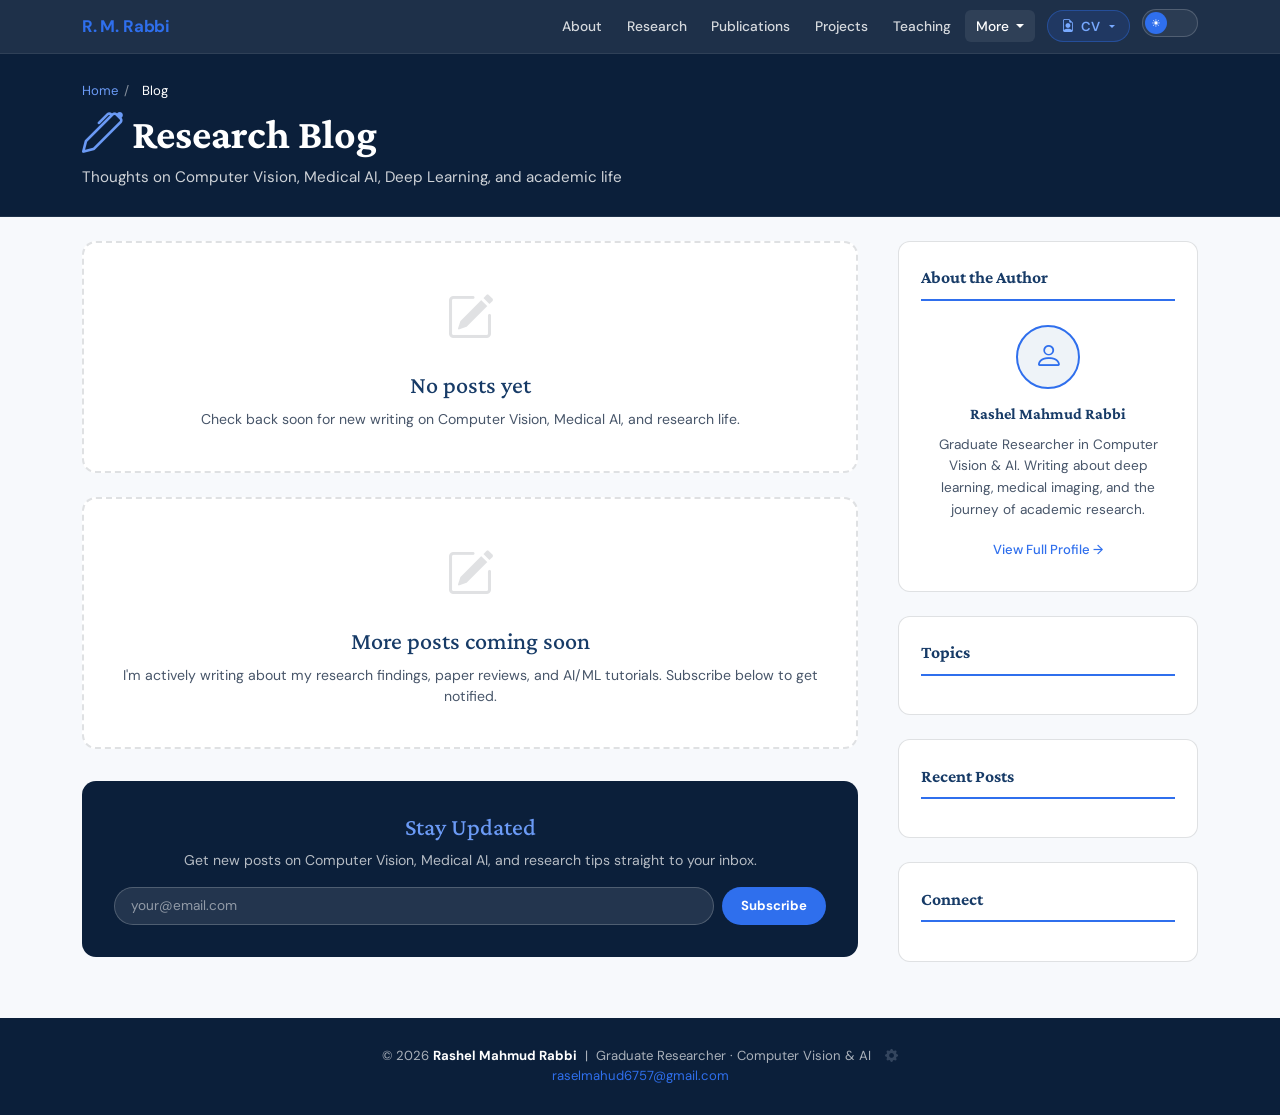
==== commit 42d817f2: "Update navbar brand: Rashel Mahmud Rabbi on Home and R. M. Rabbi on all other pages" ====
--- a/blog/index.html
+++ b/blog/index.html
@@ -88,7 +88,7 @@
 <nav class="navbar navbar-expand-lg">
   <div class="container">
     <a class="navbar-brand d-flex align-items-center" href="../index.html" id="navBrand">
-      <span class="brand-mark">R.</span> Rashel Mahmud Rabbi
+      R. M. Rabbi
     </a>
     <button class="navbar-toggler" type="button" data-bs-toggle="collapse" data-bs-target="#navMenu" aria-label="Toggle navigation">
       <span class="navbar-toggler-icon"></span>
@@ -126,18 +126,18 @@
               <a class="cv-dropdown-item" href="../cv/index.html">
                 <i class="bi bi-eye"></i>
                 <div>
-                  <div>Show CV</div>
-                  <small class="text-muted d-block" style="font-size:0.72rem;font-weight:400;">View online CV</small>
+                  <span class="cv-dropdown-title">Show CV</span>
+                  <span class="cv-dropdown-sub">View online CV</span>
                 </div>
               </a>
             </li>
             <li><hr class="dropdown-divider" style="opacity:0.1;margin:.3rem 0;"></li>
             <li>
-              <a class="cv-dropdown-item" href="../assets/data/Rashel_Mahmud_Rabbi_CV.pdf" download="Rashel_Mahmud_Rabbi_CV.pdf" target="_blank">
+              <a class="cv-dropdown-item" href="https://portfolio-backend-u.vercel.app/api/cv/download" target="_blank">
                 <i class="bi bi-download"></i>
                 <div>
-                  <div>Download CV</div>
-                  <small class="text-muted d-block" style="font-size:0.72rem;font-weight:400;">PDF document</small>
+                  <span class="cv-dropdown-title">Download CV</span>
+                  <span class="cv-dropdown-sub">PDF document</span>
                 </div>
               </a>
             </li>
--- a/assets/css/styles.css
+++ b/assets/css/styles.css
@@ -210,16 +210,20 @@
 }
 
 .cv-dropdown-menu {
-  min-width: 200px;
+  min-width: 210px;
   padding: .6rem;
+  background: var(--surface);
+  border: 1px solid var(--line);
+  border-radius: 12px;
+  box-shadow: 0 16px 36px rgba(0, 0, 0, 0.25);
 }
 
 .cv-dropdown-item {
   display: flex;
   align-items: center;
-  gap: .6rem;
-  padding: .55rem .85rem;
-  font-size: .85rem;
+  gap: .75rem;
+  padding: .6rem .85rem;
+  font-size: .88rem;
   font-weight: 600;
   border-radius: 8px;
   color: var(--ink) !important;
@@ -229,18 +233,57 @@
 }
 
 .cv-dropdown-item i {
-  font-size: 1rem;
+  font-size: 1.15rem;
   color: var(--gold);
+  flex-shrink: 0;
+}
+
+.cv-dropdown-title {
+  color: var(--ink);
+  font-weight: 600;
+  line-height: 1.2;
+}
+
+.cv-dropdown-sub {
+  display: block;
+  font-size: 0.73rem;
+  font-weight: 400;
+  color: var(--ink-soft);
+  margin-top: 2px;
 }
 
 .cv-dropdown-item:hover {
   background: var(--gold-tint);
-  color: var(--gold) !important;
+}
+
+.cv-dropdown-item:hover .cv-dropdown-title {
+  color: var(--gold);
+}
+
+[data-theme="dark"] .cv-dropdown-menu {
+  background: #1B2534;
+  border: 1px solid rgba(255, 255, 255, 0.12);
+  box-shadow: 0 20px 45px rgba(0, 0, 0, 0.5);
+}
+
+[data-theme="dark"] .cv-dropdown-title {
+  color: #F1F5F9;
+}
+
+[data-theme="dark"] .cv-dropdown-sub {
+  color: #94A3B8 !important;
 }
 
 [data-theme="dark"] .cv-dropdown-item:hover {
-  background: var(--surface-2);
-  color: var(--gold) !important;
+  background: rgba(47, 111, 237, 0.18);
+}
+
+[data-theme="dark"] .cv-dropdown-item:hover .cv-dropdown-title {
+  color: #78A9FF;
+}
+
+[data-theme="dark"] .cv-dropdown-item:hover i {
+  color: #78A9FF;
 }
 
 /* CV VIEWER MODAL */
@@ -308,13 +351,45 @@
   border-bottom: 1px solid var(--line-soft);
 }
 
+.hero-avatar-wrap {
+  position: relative;
+  display: inline-block;
+}
+
 .hero-avatar {
-  width: 150px;
-  height: 150px;
+  width: 160px;
+  height: 160px;
   border-radius: 50%;
   border: 4px solid var(--gold);
   object-fit: cover;
-  box-shadow: 0 8px 32px rgba(0, 0, 0, .25);
+  box-shadow: 0 12px 36px rgba(0, 0, 0, .35);
+  display: block;
+}
+
+.hero-status-pill {
+  position: absolute;
+  bottom: -6px;
+  left: 50%;
+  transform: translateX(-50%);
+  background: rgba(11, 31, 58, 0.92);
+  border: 1px solid rgba(47, 111, 237, 0.5);
+  color: #A7F3D0;
+  font-size: 0.72rem;
+  font-weight: 600;
+  padding: 0.22rem 0.75rem;
+  border-radius: 20px;
+  white-space: nowrap;
+  box-shadow: 0 4px 14px rgba(0,0,0,0.3);
+  display: flex;
+  align-items: center;
+  gap: 0.35rem;
+  backdrop-filter: blur(8px);
+}
+
+[data-theme="dark"] .hero-status-pill {
+  background: rgba(21, 28, 40, 0.95);
+  border-color: rgba(120, 169, 255, 0.4);
+  color: #6EE7B7;
 }
 
 .hero-name {
@@ -344,20 +419,31 @@
   color: var(--gold);
 }
 
+.hero-contact {
+  display: flex;
+  flex-wrap: wrap;
+  align-items: center;
+  gap: 1.2rem;
+}
+
+.hero-contact span,
 .hero-contact a {
   color: rgba(255, 255, 255, 0.85);
   text-decoration: none;
   font-size: .88rem;
-  margin-right: 1.2rem;
+  display: inline-flex;
+  align-items: center;
+  gap: .35rem;
   transition: color .2s;
 }
 
+[data-theme="dark"] .hero-contact span,
 [data-theme="dark"] .hero-contact a {
   color: var(--ink-soft);
 }
 
 .hero-contact a:hover {
-  color: #ffffff;
+  color: var(--gold-soft);
 }
 
 [data-theme="dark"] .hero-contact a:hover {
@@ -579,6 +665,37 @@
 }
 
 /* ============ ABOUT / RESEARCH SNAPSHOT SECTION ============ */
+.about-card-unified {
+  background: var(--surface);
+  border: 1px solid var(--line);
+  border-radius: 16px;
+  padding: 2.5rem 3rem;
+  box-shadow: 0 4px 24px rgba(11, 31, 58, 0.03);
+  transition: all .3s var(--ease);
+}
+
+[data-theme="dark"] .about-card-unified {
+  background: var(--surface);
+  border-color: var(--line);
+  box-shadow: var(--shadow);
+}
+
+.about-meta-row .badge {
+  background: var(--surface-2) !important;
+  color: var(--ink) !important;
+  border-color: var(--line) !important;
+}
+
+[data-theme="dark"] .about-meta-row .badge {
+  background: #1B2534 !important;
+  color: #F1F5F9 !important;
+  border-color: rgba(255, 255, 255, 0.1) !important;
+}
+
+[data-theme="dark"] .about-meta-row {
+  border-bottom-color: var(--line-soft) !important;
+}
+
 .about-grid {
   display: grid;
   grid-template-columns: 290px 1fr;
@@ -1565,6 +1682,7 @@
 .project-desc.collapsed {
   display: -webkit-box;
   -webkit-line-clamp: 3;
+  line-clamp: 3;
   -webkit-box-orient: vertical;
   overflow: hidden;
   text-overflow: ellipsis;
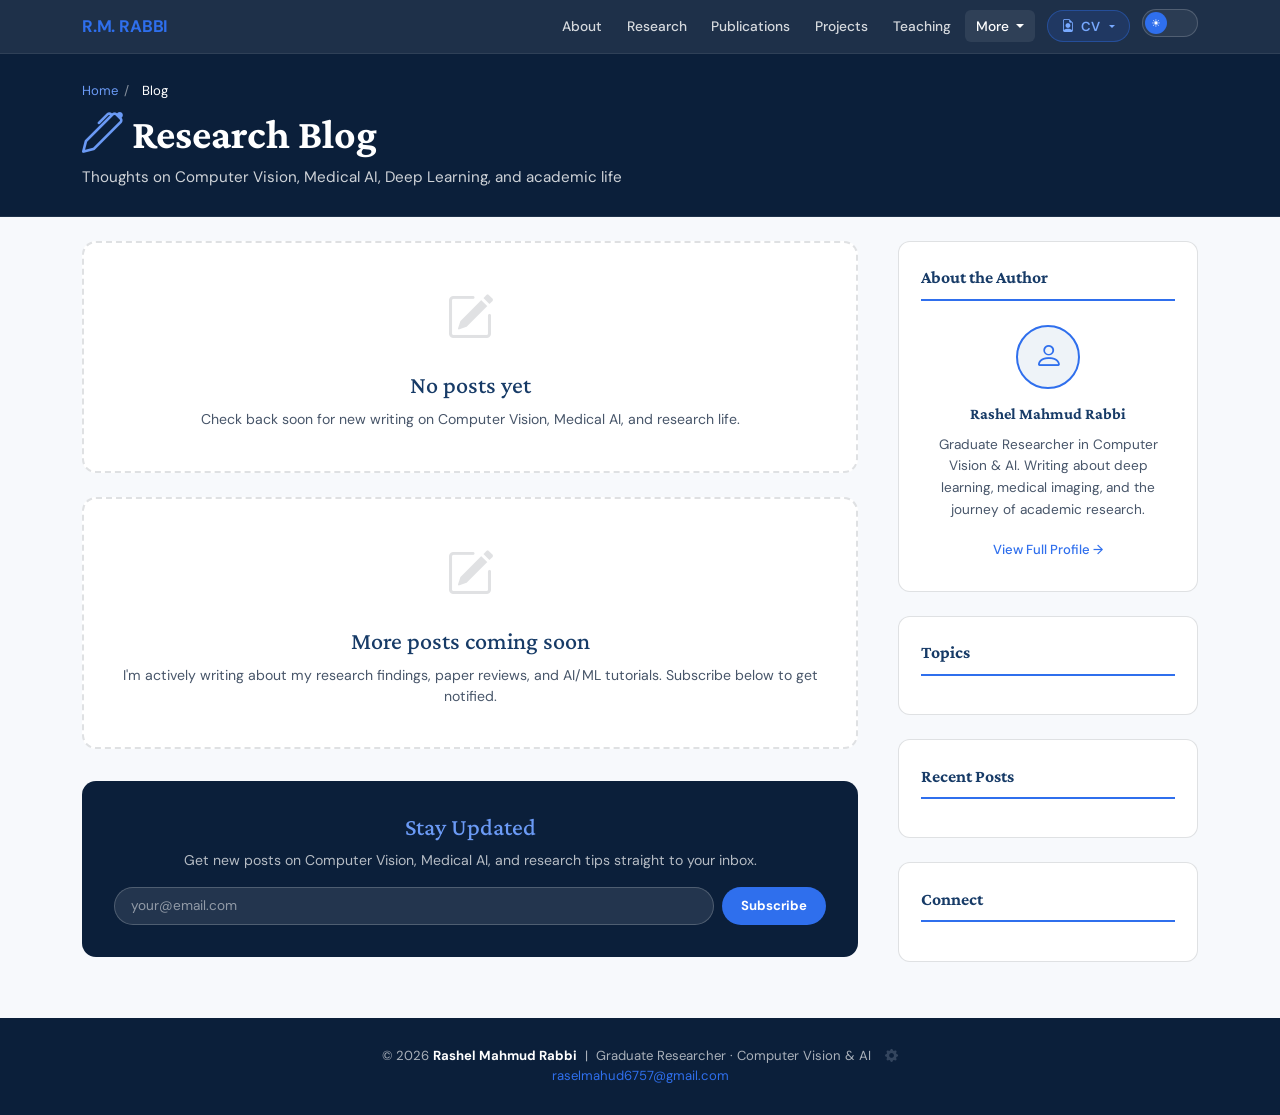
==== commit 0f7b33a3: "Name: uppercase hero name + update R.M. RABBI abbreviation in all pages" ====
--- a/blog/index.html
+++ b/blog/index.html
@@ -88,7 +88,7 @@
 <nav class="navbar navbar-expand-lg">
   <div class="container">
     <a class="navbar-brand d-flex align-items-center" href="../index.html" id="navBrand">
-      R. M. Rabbi
+      R.M. RABBI
     </a>
     <button class="navbar-toggler" type="button" data-bs-toggle="collapse" data-bs-target="#navMenu" aria-label="Toggle navigation">
       <span class="navbar-toggler-icon"></span>
@@ -291,4 +291,4 @@
 <script src="../assets/js/api.js"></script>
 <script src="../assets/js/site-blog.js"></script>
 </body>
-</html>+</html>
--- a/assets/css/styles.css
+++ b/assets/css/styles.css
@@ -395,9 +395,10 @@
 .hero-name {
   font-size: clamp(2rem, 5vw, 3rem);
   font-weight: 700;
-  letter-spacing: -.5px;
+  letter-spacing: 2px;
   line-height: 1.1;
   color: #ffffff;
+  text-transform: uppercase;
   transition: color .5s var(--ease);
 }
 
@@ -567,6 +568,261 @@
 .hero-cta-secondary:hover {
   border-color: var(--gold);
   color: var(--gold);
+}
+
+/* HERO SPOTLIGHT SLIDESHOW — Premium Design */
+.hero-spotlight-box {
+  background: linear-gradient(145deg, rgba(15, 36, 68, 0.78), rgba(8, 22, 48, 0.85));
+  border: 1px solid rgba(47, 111, 237, 0.22);
+  border-radius: 20px;
+  padding: 1.35rem 1.5rem 1.2rem;
+  backdrop-filter: blur(24px) saturate(1.5);
+  box-shadow:
+    0 16px 48px rgba(0, 0, 0, 0.3),
+    inset 0 1px 0 rgba(255, 255, 255, 0.06);
+  transition: all 0.4s cubic-bezier(0.165, 0.84, 0.44, 1);
+  position: relative;
+  overflow: hidden;
+}
+
+.hero-spotlight-box::before {
+  content: '';
+  position: absolute;
+  top: 0; left: 0; right: 0;
+  height: 1px;
+  background: linear-gradient(90deg,
+    transparent 0%,
+    rgba(47, 111, 237, 0.5) 30%,
+    rgba(120, 169, 255, 0.6) 50%,
+    rgba(47, 111, 237, 0.5) 70%,
+    transparent 100%
+  );
+}
+
+[data-theme="dark"] .hero-spotlight-box {
+  background: linear-gradient(145deg, rgba(22, 33, 52, 0.82), rgba(14, 22, 38, 0.9));
+  border-color: rgba(120, 169, 255, 0.18);
+  box-shadow: 0 24px 64px rgba(0, 0, 0, 0.55), inset 0 1px 0 rgba(255, 255, 255, 0.04);
+}
+
+.hero-spotlight-box:hover {
+  border-color: rgba(47, 111, 237, 0.5);
+  transform: translateY(-3px);
+  box-shadow:
+    0 20px 60px rgba(0, 0, 0, 0.35),
+    0 0 30px rgba(47, 111, 237, 0.08),
+    inset 0 1px 0 rgba(255, 255, 255, 0.08);
+}
+
+.spotlight-header {
+  display: flex;
+  align-items: center;
+  justify-content: space-between;
+  margin-bottom: 1rem;
+  padding-bottom: 0.65rem;
+  border-bottom: 1px solid rgba(255, 255, 255, 0.06);
+}
+
+.spotlight-kicker {
+  font-size: 0.68rem;
+  font-weight: 700;
+  letter-spacing: 1.5px;
+  text-transform: uppercase;
+  color: rgba(120, 169, 255, 0.9);
+  display: flex;
+  align-items: center;
+  gap: 2px;
+}
+
+.spotlight-indicators {
+  display: flex;
+  gap: 6px;
+  align-items: center;
+}
+
+.s-dot {
+  width: 7px;
+  height: 7px;
+  border-radius: 50%;
+  background: rgba(255, 255, 255, 0.2);
+  cursor: pointer;
+  transition: all 0.35s cubic-bezier(0.165, 0.84, 0.44, 1);
+  border: 1px solid rgba(255, 255, 255, 0.06);
+}
+
+.s-dot:hover {
+  background: rgba(255, 255, 255, 0.4);
+  transform: scale(1.2);
+}
+
+.s-dot.active {
+  width: 22px;
+  border-radius: 10px;
+  background: linear-gradient(135deg, #2F6FED, #78A9FF);
+  border-color: transparent;
+  box-shadow: 0 0 10px rgba(47, 111, 237, 0.4);
+}
+
+.spotlight-carousel {
+  position: relative;
+  min-height: 155px;
+}
+
+.spotlight-card {
+  display: none;
+  animation: spotlightSlideIn 0.5s cubic-bezier(0.165, 0.84, 0.44, 1) forwards;
+}
+
+@keyframes spotlightSlideIn {
+  from { opacity: 0; transform: translateY(8px); }
+  to   { opacity: 1; transform: translateY(0); }
+}
+
+.spotlight-card.active {
+  display: block;
+}
+
+.spotlight-top-row {
+  display: flex;
+  align-items: center;
+  justify-content: space-between;
+  gap: 10px;
+  margin-bottom: 0.75rem;
+}
+
+.spotlight-badge {
+  display: inline-flex;
+  align-items: center;
+  font-size: 0.68rem;
+  font-weight: 700;
+  padding: 0.28rem 0.72rem;
+  border-radius: 20px;
+  letter-spacing: 0.4px;
+  text-transform: uppercase;
+  backdrop-filter: blur(4px);
+  gap: 4px;
+}
+
+.badge-pub {
+  background: rgba(47, 111, 237, 0.15);
+  color: #78A9FF;
+  border: 1px solid rgba(47, 111, 237, 0.35);
+  box-shadow: 0 0 12px rgba(47, 111, 237, 0.1);
+}
+.badge-proj {
+  background: rgba(16, 185, 129, 0.15);
+  color: #6EE7B7;
+  border: 1px solid rgba(16, 185, 129, 0.35);
+  box-shadow: 0 0 12px rgba(16, 185, 129, 0.1);
+}
+.badge-xai {
+  background: rgba(234, 179, 8, 0.15);
+  color: #FDE047;
+  border: 1px solid rgba(234, 179, 8, 0.35);
+  box-shadow: 0 0 12px rgba(234, 179, 8, 0.1);
+}
+
+.spotlight-body {
+  display: flex;
+  gap: 14px;
+  align-items: flex-start;
+  margin-bottom: 0.85rem;
+}
+
+.spotlight-thumb {
+  width: 72px;
+  height: 72px;
+  object-fit: cover;
+  border-radius: 12px;
+  border: 1px solid rgba(255, 255, 255, 0.12);
+  flex-shrink: 0;
+  box-shadow: 0 6px 18px rgba(0, 0, 0, 0.3);
+  transition: transform 0.3s ease;
+}
+
+.spotlight-card:hover .spotlight-thumb {
+  transform: scale(1.04);
+}
+
+.spotlight-content {
+  flex: 1;
+  min-width: 0;
+}
+
+.spotlight-title {
+  font-family: 'DM Sans', sans-serif;
+  font-size: 1.05rem;
+  font-weight: 700;
+  color: #ffffff;
+  margin-bottom: 0.35rem;
+  line-height: 1.35;
+  white-space: nowrap;
+  overflow: hidden;
+  text-overflow: ellipsis;
+  letter-spacing: -0.01em;
+}
+
+[data-theme="dark"] .spotlight-title {
+  color: #F1F5F9;
+}
+
+.spotlight-desc {
+  font-size: 0.82rem;
+  color: rgba(255, 255, 255, 0.7);
+  line-height: 1.5;
+  margin: 0;
+  display: -webkit-box;
+  -webkit-line-clamp: 2;
+  line-clamp: 2;
+  -webkit-box-orient: vertical;
+  overflow: hidden;
+}
+
+[data-theme="dark"] .spotlight-desc {
+  color: rgba(241, 245, 249, 0.6);
+}
+
+.spotlight-footer {
+  display: flex;
+  align-items: center;
+  justify-content: space-between;
+  padding-top: 0.6rem;
+  border-top: 1px solid rgba(255, 255, 255, 0.06);
+}
+
+.spotlight-tag {
+  font-size: 0.68rem;
+  font-weight: 600;
+  color: rgba(120, 169, 255, 0.85);
+  background: rgba(47, 111, 237, 0.1);
+  padding: 0.22rem 0.6rem;
+  border-radius: 6px;
+  letter-spacing: 0.3px;
+  border: 1px solid rgba(47, 111, 237, 0.15);
+}
+
+.spotlight-link {
+  font-size: 0.75rem;
+  font-weight: 700;
+  color: #ffffff;
+  text-decoration: none;
+  display: inline-flex;
+  align-items: center;
+  gap: 5px;
+  background: linear-gradient(135deg, rgba(47, 111, 237, 0.4), rgba(47, 111, 237, 0.25));
+  border: 1px solid rgba(47, 111, 237, 0.5);
+  padding: 0.28rem 0.75rem;
+  border-radius: 8px;
+  transition: all 0.25s cubic-bezier(0.165, 0.84, 0.44, 1);
+  letter-spacing: 0.2px;
+}
+
+.spotlight-link:hover {
+  background: linear-gradient(135deg, #2F6FED, #1A54D0);
+  border-color: #2F6FED;
+  color: #ffffff;
+  transform: translateY(-1px);
+  box-shadow: 0 4px 16px rgba(47, 111, 237, 0.3);
 }
 
 /* ============ PAGE HERO (SOLID COLOR BANNER) ============ */
@@ -2005,13 +2261,29 @@
   margin-top: .2rem;
 }
 
-/* PERSONAL */
+/* PERSONAL & CONTACT CARDS */
+.personal-grid {
+  background: var(--section-bg);
+  border: 1px solid var(--border);
+  border-radius: 12px;
+  padding: 1.2rem 1.4rem;
+  box-shadow: 0 4px 18px rgba(0, 0, 0, 0.03);
+  height: 100%;
+  transition: all 0.25s ease;
+}
+
+.personal-grid:hover {
+  border-color: var(--gold-soft);
+  box-shadow: var(--shadow);
+}
+
 .personal-grid .info-row {
   display: flex;
-  gap: .7rem;
-  padding: .65rem 0;
+  align-items: center;
+  gap: 1rem;
+  padding: 0.75rem 0;
   border-bottom: 1px solid var(--border);
-  font-size: .9rem;
+  font-size: 0.9rem;
 }
 
 .personal-grid .info-row:last-child {
@@ -2019,16 +2291,30 @@
 }
 
 .info-label {
-  font-weight: 600;
+  font-weight: 700;
   color: var(--text-mid);
-  min-width: 130px;
-  font-size: .82rem;
+  min-width: 145px;
+  font-size: 0.78rem;
   text-transform: uppercase;
-  letter-spacing: .4px;
+  letter-spacing: 0.5px;
+  display: flex;
+  align-items: center;
+  flex-shrink: 0;
+}
+
+.info-label i {
+  color: var(--gold);
+  font-size: 1rem;
 }
 
 .info-value {
-  color: var(--text-dark);
+  color: var(--navy);
+  font-weight: 500;
+  word-break: break-word;
+}
+
+[data-theme="dark"] .info-value {
+  color: var(--ink);
 }
 
 /* REFERENCES */
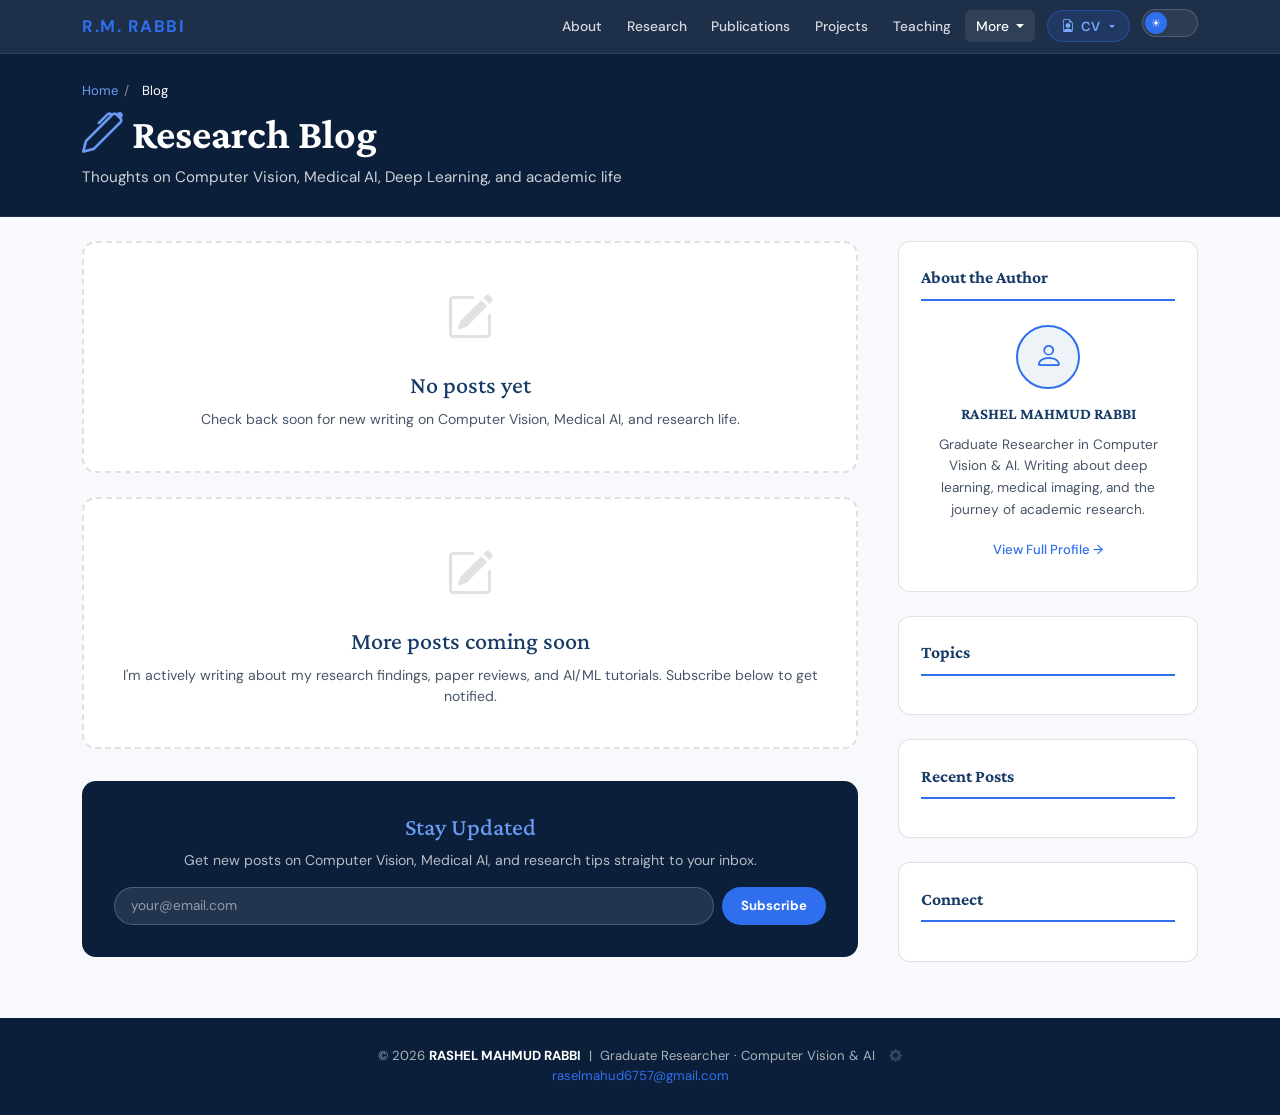
==== commit 7bdc8983: "Navbar brand: uppercase name + letter-spacing across all pages" ====
--- a/blog/index.html
+++ b/blog/index.html
@@ -3,7 +3,7 @@
 <head>
   <meta charset="UTF-8"/>
   <meta name="viewport" content="width=device-width, initial-scale=1.0"/>
-  <title>Blog – Rashel Mahmud Rabbi</title>
+  <title>Blog – RASHEL MAHMUD RABBI</title>
   <link rel="icon" type="image/svg+xml" href="data:image/svg+xml,%3Csvg xmlns='http://www.w3.org/2000/svg' width='32' height='32' viewBox='0 0 32 32'%3E%3Crect width='32' height='32' rx='6' fill='%230b1e3d'/%3E%3Ctext x='16' y='21' text-anchor='middle' font-family='Georgia,serif' font-size='13' font-weight='700' fill='%23b8862a'%3ERMR%3C/text%3E%3C/svg%3E"/>
   <link href="https://cdn.jsdelivr.net/npm/bootstrap@5.3.3/dist/css/bootstrap.min.css" rel="stylesheet"/>
   <link href="https://cdn.jsdelivr.net/npm/bootstrap-icons@1.11.3/font/bootstrap-icons.min.css" rel="stylesheet"/>
@@ -218,7 +218,7 @@
           <div class="sidebar-title">About the Author</div>
           <div class="about-widget">
             <div class="about-avatar"><i class="bi bi-person"></i></div>
-            <strong style="font-family:'Crimson Pro',serif;color:var(--navy);font-size:1rem;" id="authorName">Rashel Mahmud Rabbi</strong>
+            <strong style="font-family:'Crimson Pro',serif;color:var(--navy);font-size:1rem;" id="authorName">RASHEL MAHMUD RABBI</strong>
             <p class="mt-2" id="authorBio">Graduate Researcher in Computer Vision &amp; AI. Writing about deep learning, medical imaging, and the journey of academic research.</p>
             <a href="../index.html">View Full Profile →</a>
           </div>
@@ -247,7 +247,7 @@
 <footer>
   <div class="container">
     <p class="mb-0">
-      © <span id="footerYear">2026</span> <strong style="color:#fff;" id="footerName">Rashel Mahmud Rabbi</strong> &nbsp;|&nbsp; <span id="footerTitle">Graduate Researcher · Computer Vision &amp; AI</span>
+      © <span id="footerYear">2026</span> <strong style="color:#fff;" id="footerName">RASHEL MAHMUD RABBI</strong> &nbsp;|&nbsp; <span id="footerTitle">Graduate Researcher · Computer Vision &amp; AI</span>
       <a href="https://portfolio-backend-u.vercel.app/admin" target="_blank" title="Admin Dashboard" style="color: #5c6b82; opacity: 0.5; transition: all 0.2s; margin-left: 10px; text-decoration: none;" onmouseover="this.style.opacity='1'; this.style.color='#b8862a';" onmouseout="this.style.opacity='0.5'; this.style.color='#5c6b82';"><i class="bi bi-gear-fill"></i></a>
     </p>
     <p class="mb-0"><a href="mailto:raselmahud6757@gmail.com" id="footerEmail">raselmahud6757@gmail.com</a></p>
--- a/assets/css/styles.css
+++ b/assets/css/styles.css
@@ -92,7 +92,8 @@
   font-family: 'DM Sans', sans-serif;
   font-size: 1.05rem;
   font-weight: 700;
-  letter-spacing: -.01em;
+  letter-spacing: 1.5px;
+  text-transform: uppercase;
 }
 
 .brand-mark {
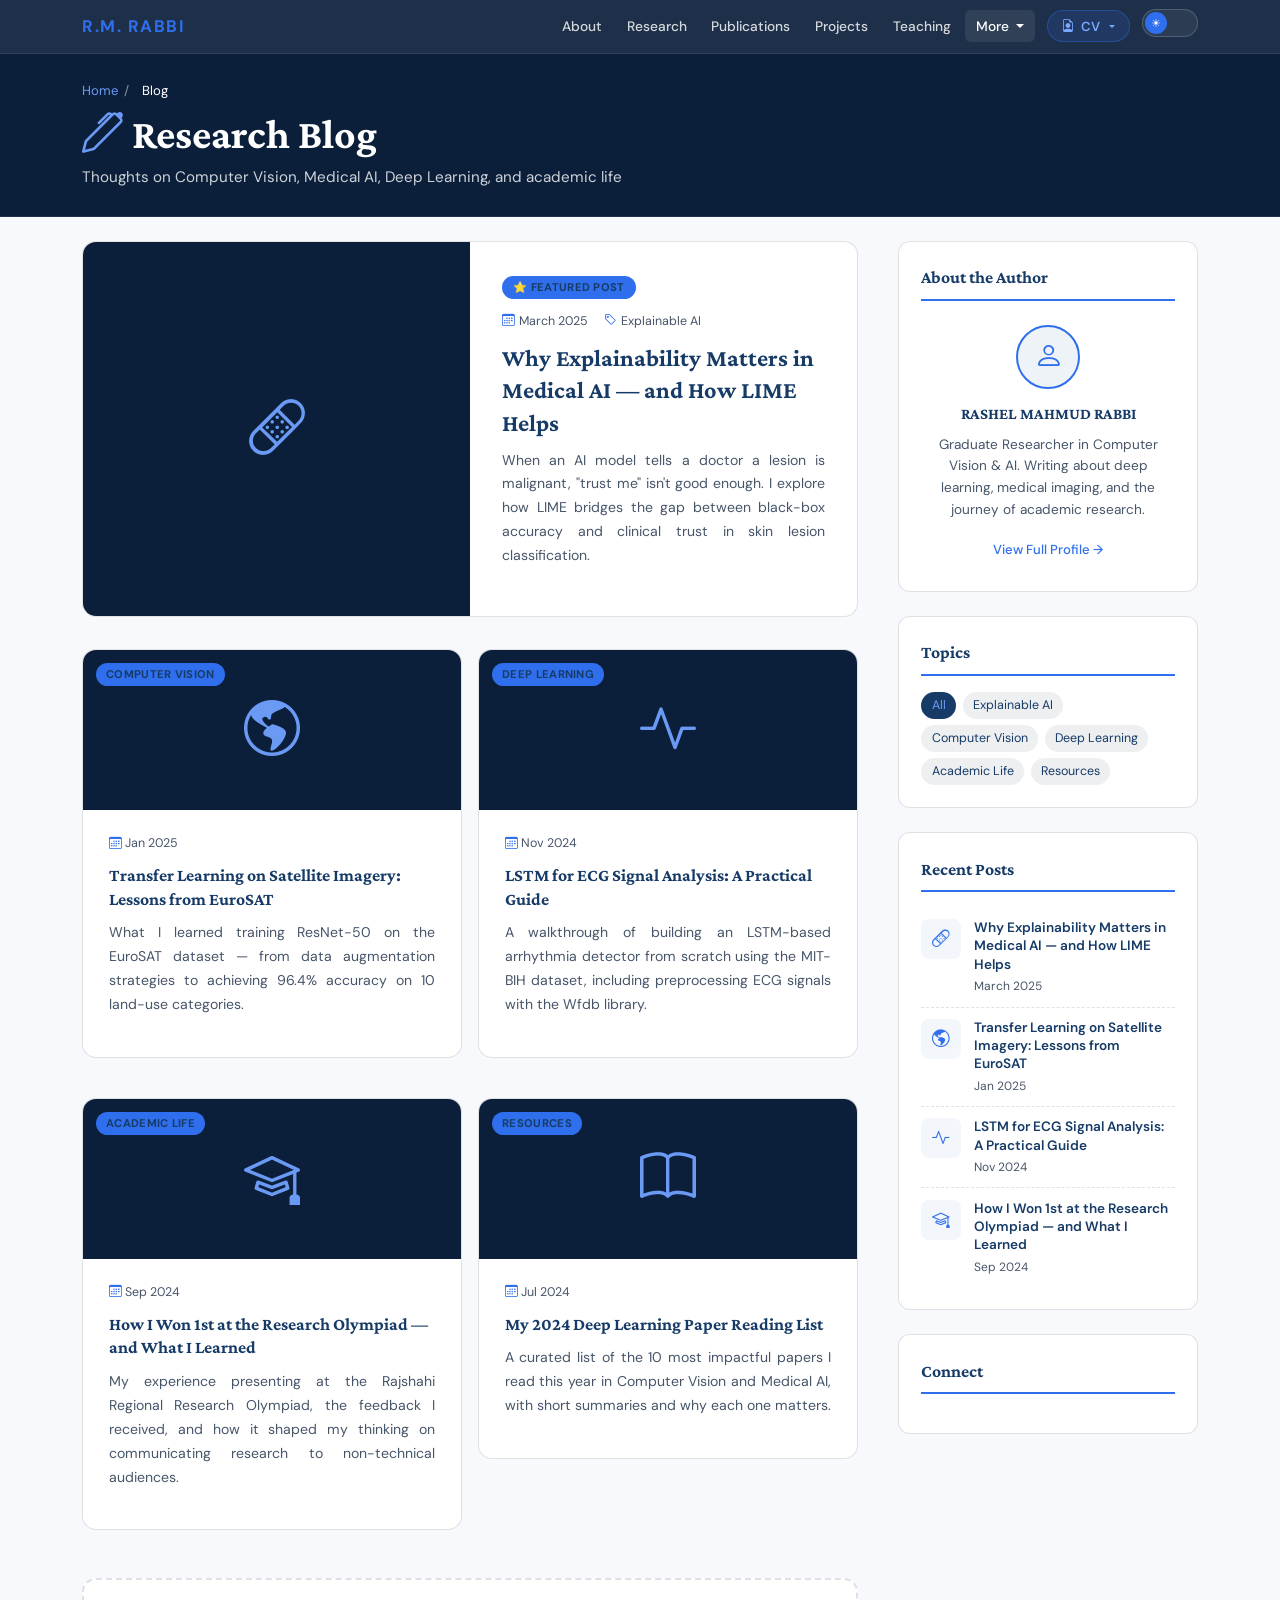
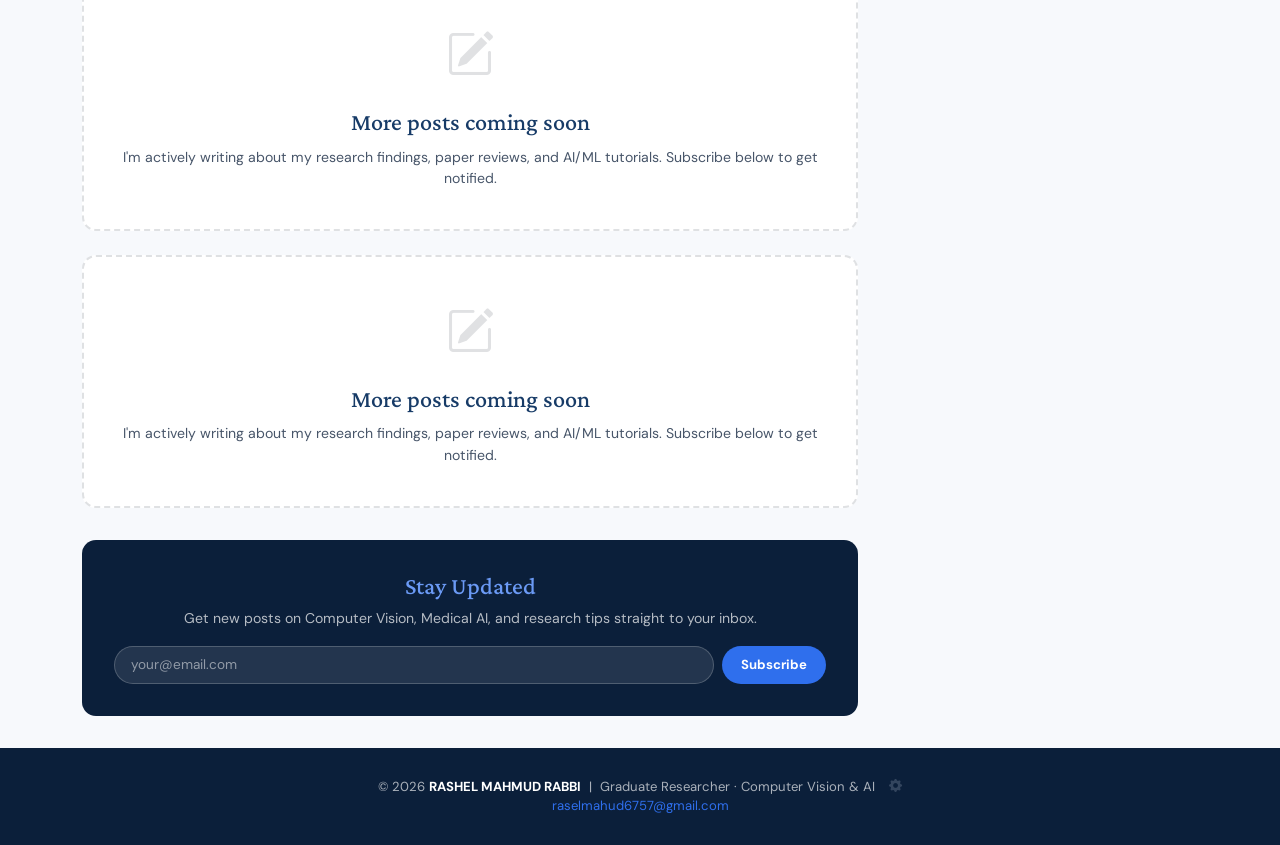
==== commit 74f45f9a: "Optimize portfolio frontend: brand name alignment, SEO meta tags, resilient offline fallback, and dy" ====
--- a/blog/index.html
+++ b/blog/index.html
@@ -4,11 +4,39 @@
   <meta charset="UTF-8"/>
   <meta name="viewport" content="width=device-width, initial-scale=1.0"/>
   <title>Blog – RASHEL MAHMUD RABBI</title>
+  <meta name="description" content="Research blog by Rashel Mahmud Rabbi focusing on Computer Vision, Medical AI, Deep Learning, and academic insights."/>
+  <!-- Open Graph -->
+  <meta property="og:type" content="blog"/>
+  <meta property="og:title" content="Blog – RASHEL MAHMUD RABBI"/>
+  <meta property="og:description" content="Thoughts on Computer Vision, Medical AI, Deep Learning, and academic life."/>
+  <meta property="og:url" content="https://rashelmahmudrabbi.github.io/blog/index.html"/>
+  <meta property="og:image" content="https://rashelmahmudrabbi.github.io/media/profile/Prof._Passport_size_image.jpg"/>
+  <meta property="og:site_name" content="RASHEL MAHMUD RABBI"/>
+  <!-- Twitter Card -->
+  <meta name="twitter:card" content="summary_large_image"/>
+  <meta name="twitter:title" content="Blog – RASHEL MAHMUD RABBI"/>
+  <meta name="twitter:description" content="Thoughts on Computer Vision, Medical AI, Deep Learning, and academic life."/>
+  <meta name="twitter:image" content="https://rashelmahmudrabbi.github.io/media/profile/Prof._Passport_size_image.jpg"/>
+  <link rel="canonical" href="https://rashelmahmudrabbi.github.io/blog/index.html"/>
   <link rel="icon" type="image/svg+xml" href="data:image/svg+xml,%3Csvg xmlns='http://www.w3.org/2000/svg' width='32' height='32' viewBox='0 0 32 32'%3E%3Crect width='32' height='32' rx='6' fill='%230b1e3d'/%3E%3Ctext x='16' y='21' text-anchor='middle' font-family='Georgia,serif' font-size='13' font-weight='700' fill='%23b8862a'%3ERMR%3C/text%3E%3C/svg%3E"/>
   <link href="https://cdn.jsdelivr.net/npm/bootstrap@5.3.3/dist/css/bootstrap.min.css" rel="stylesheet"/>
   <link href="https://cdn.jsdelivr.net/npm/bootstrap-icons@1.11.3/font/bootstrap-icons.min.css" rel="stylesheet"/>
   <link href="https://fonts.googleapis.com/css2?family=Crimson+Pro:ital,wght@0,300;0,400;0,600;0,700;1,400&family=DM+Sans:wght@300;400;500;600&display=swap" rel="stylesheet"/>
   <link rel="stylesheet" href="../assets/css/styles.css"/>
+  <!-- JSON-LD Structured Data -->
+  <script type="application/ld+json">
+  {
+    "@context": "https://schema.org",
+    "@type": "Blog",
+    "name": "Research Blog – RASHEL MAHMUD RABBI",
+    "url": "https://rashelmahmudrabbi.github.io/blog/index.html",
+    "description": "Thoughts on Computer Vision, Medical AI, Deep Learning, and academic life.",
+    "author": {
+      "@type": "Person",
+      "name": "RASHEL MAHMUD RABBI"
+    }
+  }
+  </script>
   <style>
     /* BLOG LAYOUT */
     .blog-section{padding:1.5rem 0 2rem;}
@@ -42,8 +70,8 @@
     .sidebar-title{font-family:'Crimson Pro',serif;font-size:1.1rem;font-weight:700;color:var(--navy);margin-bottom:1rem;padding-bottom:.5rem;border-bottom:2px solid var(--gold);}
     .tag-cloud{display:flex;flex-wrap:wrap;gap:.4rem;}
     .tag{font-size:.78rem;background:rgba(11,30,61,.07);color:var(--navy);padding:.25rem .65rem;border-radius:20px;cursor:pointer;transition:all .2s;text-decoration:none;}
-    .tag:hover{background:var(--navy);color:var(--gold-lt);}
-    .recent-post{display:flex;gap:.8rem;align-items:flex-start;padding:.7rem 0;border-bottom:1px dashed var(--border);}
+    .tag:hover, .tag.active{background:var(--navy);color:var(--gold-lt);}
+    .recent-post{display:flex;gap:.8rem;align-items:flex-start;padding:.7rem 0;border-bottom:1px dashed var(--border);cursor:pointer;}
     .recent-post:last-child{border-bottom:none;}
     .recent-icon{width:40px;height:40px;border-radius:8px;background:var(--surface-2);display:flex;align-items:center;justify-content:center;color:var(--gold);font-size:1.1rem;flex-shrink:0;}
     .recent-title{font-size:.85rem;font-weight:600;color:var(--navy);line-height:1.35;margin-bottom:.2rem;}
@@ -133,7 +161,7 @@
             </li>
             <li><hr class="dropdown-divider" style="opacity:0.1;margin:.3rem 0;"></li>
             <li>
-              <a class="cv-dropdown-item" href="https://portfolio-backend-u.vercel.app/api/cv/download" target="_blank">
+              <a class="cv-dropdown-item nav-cv-download-link" href="https://portfolio-backend-u.vercel.app/api/cv/download" target="_blank">
                 <i class="bi bi-download"></i>
                 <div>
                   <span class="cv-dropdown-title">Download CV</span>
@@ -170,13 +198,12 @@
       <!-- MAIN CONTENT -->
       <div>
 
-        <!-- FEATURED POST -->
-<div id="blogPostsContainer">
-  <div class="blog-card featured"><div class="blog-card-img skeleton" style="height:220px;"></div><div class="blog-card-body"><div class="skeleton skeleton-line-sm" style="width:120px;"></div><div class="skeleton skeleton-line-lg" style="width:70%;margin-top:.5rem;"></div><div class="skeleton skeleton-line mt-3" style="width:95%;"></div><div class="skeleton skeleton-line" style="width:85%;"></div></div></div>
-  <div class="blog-card"><div class="blog-card-body"><div class="skeleton skeleton-line-sm" style="width:100px;"></div><div class="skeleton skeleton-line-lg" style="width:80%;margin-top:.5rem;"></div><div class="skeleton skeleton-line mt-3" style="width:100%;"></div><div class="skeleton skeleton-line" style="width:75%;"></div></div></div>
-  <div class="blog-card"><div class="blog-card-body"><div class="skeleton skeleton-line-sm" style="width:110px;"></div><div class="skeleton skeleton-line-lg" style="width:75%;margin-top:.5rem;"></div><div class="skeleton skeleton-line mt-3" style="width:90%;"></div><div class="skeleton skeleton-line" style="width:65%;"></div></div></div>
-</div>
-
+        <!-- POSTS CONTAINER -->
+        <div id="blogPostsContainer">
+          <div class="blog-card featured"><div class="blog-card-img skeleton" style="height:220px;"></div><div class="blog-card-body"><div class="skeleton skeleton-line-sm" style="width:120px;"></div><div class="skeleton skeleton-line-lg" style="width:70%;margin-top:.5rem;"></div><div class="skeleton skeleton-line mt-3" style="width:95%;"></div><div class="skeleton skeleton-line" style="width:85%;"></div></div></div>
+          <div class="blog-card"><div class="blog-card-body"><div class="skeleton skeleton-line-sm" style="width:100px;"></div><div class="skeleton skeleton-line-lg" style="width:80%;margin-top:.5rem;"></div><div class="skeleton skeleton-line mt-3" style="width:100%;"></div><div class="skeleton skeleton-line" style="width:75%;"></div></div></div>
+          <div class="blog-card"><div class="blog-card-body"><div class="skeleton skeleton-line-sm" style="width:110px;"></div><div class="skeleton skeleton-line-lg" style="width:75%;margin-top:.5rem;"></div><div class="skeleton skeleton-line mt-3" style="width:90%;"></div><div class="skeleton skeleton-line" style="width:65%;"></div></div></div>
+        </div>
 
         <!-- COMING SOON note -->
         <div class="coming-soon mt-4">
@@ -248,12 +275,11 @@
   <div class="container">
     <p class="mb-0">
       © <span id="footerYear">2026</span> <strong style="color:#fff;" id="footerName">RASHEL MAHMUD RABBI</strong> &nbsp;|&nbsp; <span id="footerTitle">Graduate Researcher · Computer Vision &amp; AI</span>
-      <a href="https://portfolio-backend-u.vercel.app/admin" target="_blank" title="Admin Dashboard" style="color: #5c6b82; opacity: 0.5; transition: all 0.2s; margin-left: 10px; text-decoration: none;" onmouseover="this.style.opacity='1'; this.style.color='#b8862a';" onmouseout="this.style.opacity='0.5'; this.style.color='#5c6b82';"><i class="bi bi-gear-fill"></i></a>
+      <a href="https://portfolio-backend-u.vercel.app/admin" target="_blank" title="Admin Dashboard" class="footer-admin-link" style="color: #5c6b82; opacity: 0.5; transition: all 0.2s; margin-left: 10px; text-decoration: none;" onmouseover="this.style.opacity='1'; this.style.color='#b8862a';" onmouseout="this.style.opacity='0.5'; this.style.color='#5c6b82';"><i class="bi bi-gear-fill"></i></a>
     </p>
     <p class="mb-0"><a href="mailto:raselmahud6757@gmail.com" id="footerEmail">raselmahud6757@gmail.com</a></p>
   </div>
 </footer>
-
 
 <button id="scrollTop" aria-label="Scroll to top"><i class="bi bi-arrow-up"></i></button>
 <script src="https://cdn.jsdelivr.net/npm/bootstrap@5.3.3/dist/js/bootstrap.bundle.min.js"></script>
